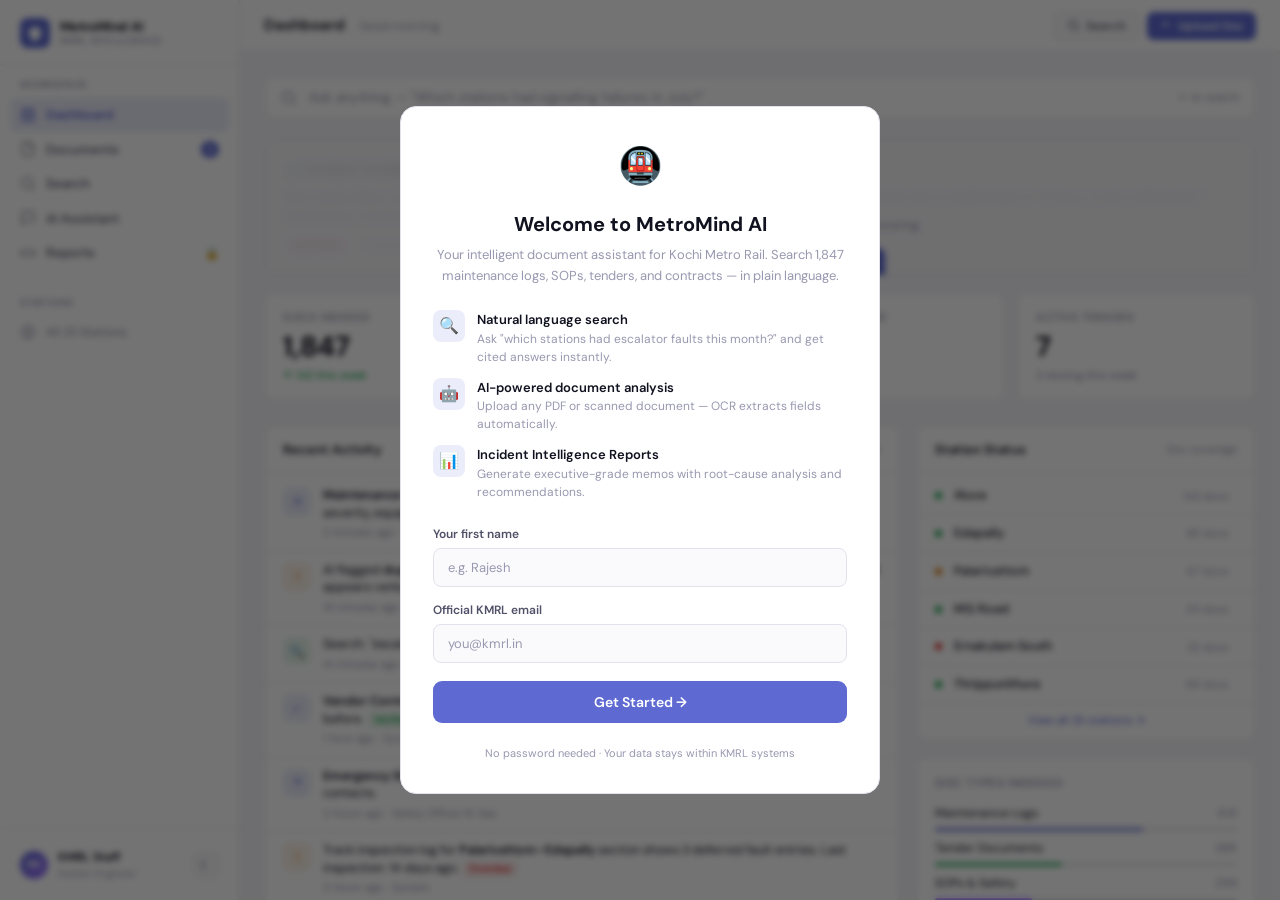
==== docs/index.html @ d2e4bf0b "deploy: add docs/ folder for GitHub Pages hosting Co-Authored-By: Claude Sonnet 4.6 <noreply@anthrop" ====
<!DOCTYPE html>
<html lang="en">
<head>
<meta charset="UTF-8">
<meta name="viewport" content="width=device-width, initial-scale=1">
<title>MetroMind AI</title>
<link rel="stylesheet" href="https://fonts.googleapis.com/css2?family=DM+Sans:ital,opsz,wght@0,9..40,300;0,9..40,400;0,9..40,500;0,9..40,600;0,9..40,700;1,9..40,400&display=swap">
<style>
:root {
  --bg: #F4F4F8; --surface: #FFFFFF; --card: #FAFAFC;
  --border: #E2E2EC; --border-subtle: #EBEBF3;
  --accent: #5E6AD2; --accent-dim: rgba(94,106,210,.12); --accent-hover: #4D59C4;
  --text: #111220; --text-2: #505068; --muted: #9898B0;
  --success: #16A34A; --success-bg: rgba(22,163,74,.10);
  --warn: #D97706; --warn-bg: rgba(217,119,6,.10);
  --danger: #DC2626; --danger-bg: rgba(220,38,38,.10);
  --sidebar-w: 240px;
  color-scheme: light;
}
@media (prefers-color-scheme: dark) {
  :root:not([data-theme="light"]) {
    --bg:#0C0D15;--surface:#13141F;--card:#1A1B2A;--border:#252638;--border-subtle:#1E1F30;
    --text:#E6E7F0;--text-2:#8B8CA8;--muted:#5C5D75;
    --success:#22C55E;--success-bg:rgba(34,197,94,.12);
    --warn:#F59E0B;--warn-bg:rgba(245,158,11,.12);
    --danger:#EF4444;--danger-bg:rgba(239,68,68,.12);
    color-scheme:dark;
  }
}
:root[data-theme="dark"] {
  --bg:#0C0D15;--surface:#13141F;--card:#1A1B2A;--border:#252638;--border-subtle:#1E1F30;
  --text:#E6E7F0;--text-2:#8B8CA8;--muted:#5C5D75;
  --success:#22C55E;--success-bg:rgba(34,197,94,.12);
  --warn:#F59E0B;--warn-bg:rgba(245,158,11,.12);
  --danger:#EF4444;--danger-bg:rgba(239,68,68,.12);
  color-scheme:dark;
}
*,*::before,*::after{box-sizing:border-box;margin:0;padding:0;}
html,body{height:100%;font-family:'DM Sans',system-ui,sans-serif;background:var(--bg);color:var(--text);font-size:14px;line-height:1.5;}
button{font-family:inherit;cursor:pointer;border:none;background:none;}
input,textarea,select{font-family:inherit;}
a{color:var(--accent);text-decoration:none;}
*{-webkit-font-smoothing:antialiased;}
:focus-visible{outline:2px solid var(--accent);outline-offset:2px;}
@media(prefers-reduced-motion:reduce){*,*::before,*::after{animation-duration:.01ms!important;transition-duration:.01ms!important;}}

/* ── layout ── */
.app{display:flex;height:100%;overflow:hidden;}

/* ── sidebar ── */
.sidebar{width:var(--sidebar-w);flex-shrink:0;background:var(--surface);border-right:1px solid var(--border);display:flex;flex-direction:column;overflow:hidden;}
.sidebar-logo{padding:18px 20px 16px;border-bottom:1px solid var(--border-subtle);display:flex;align-items:center;gap:10px;}
.logo-mark{width:30px;height:30px;background:var(--accent);border-radius:8px;display:flex;align-items:center;justify-content:center;flex-shrink:0;}
.logo-mark svg{width:16px;height:16px;fill:#fff;}
.logo-text{display:flex;flex-direction:column;line-height:1.1;}
.logo-name{font-size:13px;font-weight:700;color:var(--text);letter-spacing:-.2px;}
.logo-sub{font-size:10px;font-weight:500;color:var(--muted);letter-spacing:.3px;text-transform:uppercase;}
.sidebar-section{padding:12px 10px 4px;}
.sidebar-section-label{font-size:10px;font-weight:600;color:var(--muted);letter-spacing:.8px;text-transform:uppercase;padding:0 10px 6px;}
.nav-item{display:flex;align-items:center;gap:10px;padding:7px 10px;border-radius:7px;font-size:13px;font-weight:500;color:var(--text-2);cursor:pointer;transition:background .12s,color .12s;user-select:none;margin-bottom:1px;}
.nav-item svg{width:16px;height:16px;flex-shrink:0;opacity:.7;}
.nav-item:hover{background:var(--card);color:var(--text);}
.nav-item.active{background:var(--accent-dim);color:var(--accent);font-weight:600;}
.nav-item.active svg{opacity:1;}
.nav-badge{margin-left:auto;font-size:10px;font-weight:600;background:var(--accent);color:#fff;padding:1px 6px;border-radius:10px;}
.nav-lock{margin-left:auto;font-size:11px;color:var(--muted);}
.sidebar-bottom{margin-top:auto;border-top:1px solid var(--border-subtle);padding:12px 10px;}
.user-row{display:flex;align-items:center;gap:10px;padding:7px 10px;border-radius:7px;cursor:pointer;}
.user-row:hover{background:var(--card);}
.avatar{width:28px;height:28px;border-radius:50%;background:linear-gradient(135deg,#5E6AD2,#9B6DFF);display:flex;align-items:center;justify-content:center;font-size:11px;font-weight:700;color:#fff;flex-shrink:0;}
.user-info{flex:1;min-width:0;}
.user-name{font-size:12px;font-weight:600;color:var(--text);white-space:nowrap;overflow:hidden;text-overflow:ellipsis;}
.user-role{font-size:10px;color:var(--muted);}
.theme-btn{width:26px;height:26px;border-radius:6px;background:var(--card);border:1px solid var(--border);display:flex;align-items:center;justify-content:center;color:var(--text-2);font-size:14px;transition:background .12s;}
.theme-btn:hover{background:var(--border);}

/* ── main ── */
.main{flex:1;display:flex;flex-direction:column;overflow:hidden;min-width:0;}
.topbar{height:52px;flex-shrink:0;background:var(--surface);border-bottom:1px solid var(--border);display:flex;align-items:center;gap:12px;padding:0 24px;}
.topbar-title{font-size:15px;font-weight:600;color:var(--text);}
.topbar-sub{font-size:12px;color:var(--muted);margin-left:2px;}
.topbar-right{margin-left:auto;display:flex;align-items:center;gap:8px;}
.pro-badge{font-size:10px;font-weight:700;background:linear-gradient(90deg,#5E6AD2,#9B6DFF);color:#fff;padding:3px 8px;border-radius:20px;letter-spacing:.3px;}
.pill-btn{display:flex;align-items:center;gap:6px;padding:6px 12px;border-radius:7px;font-size:12px;font-weight:600;background:var(--accent);color:#fff;transition:background .12s;}
.pill-btn:hover{background:var(--accent-hover);}
.pill-btn svg{width:13px;height:13px;fill:currentColor;}
.ghost-btn{display:flex;align-items:center;gap:6px;padding:6px 12px;border-radius:7px;font-size:12px;font-weight:500;background:var(--card);color:var(--text-2);border:1px solid var(--border);transition:background .12s;}
.ghost-btn:hover{background:var(--border-subtle);color:var(--text);}
.content{flex:1;overflow-y:auto;padding:24px;}
.view{display:none;}
.view.active{display:block;}

/* ── dashboard ── */
.kpi-row{display:grid;grid-template-columns:repeat(4,1fr);gap:12px;margin-bottom:24px;}
@media(max-width:900px){.kpi-row{grid-template-columns:repeat(2,1fr);}}
.kpi-card{background:var(--surface);border:1px solid var(--border);border-radius:10px;padding:16px 18px;}
.kpi-label{font-size:11px;font-weight:600;color:var(--muted);text-transform:uppercase;letter-spacing:.6px;margin-bottom:8px;}
.kpi-value{font-size:28px;font-weight:700;color:var(--text);line-height:1;font-variant-numeric:tabular-nums;margin-bottom:6px;}
.kpi-trend{font-size:11px;font-weight:500;display:flex;align-items:center;gap:4px;}
.trend-up{color:var(--success);}
.trend-warn{color:var(--warn);}
.dash-grid{display:grid;grid-template-columns:1fr 340px;gap:16px;}
@media(max-width:900px){.dash-grid{grid-template-columns:1fr;}}
.panel{background:var(--surface);border:1px solid var(--border);border-radius:10px;overflow:hidden;}
.panel-header{padding:14px 18px 13px;border-bottom:1px solid var(--border-subtle);display:flex;align-items:center;gap:8px;}
.panel-title{font-size:13px;font-weight:600;color:var(--text);}
.panel-meta{font-size:11px;color:var(--muted);margin-left:auto;}
.activity-list{padding:4px 0;}
.activity-item{display:flex;align-items:flex-start;gap:12px;padding:10px 18px;border-bottom:1px solid var(--border-subtle);transition:background .1s;}
.activity-item:last-child{border-bottom:none;}
.activity-item:hover{background:var(--card);}
.act-icon{width:28px;height:28px;border-radius:7px;display:flex;align-items:center;justify-content:center;flex-shrink:0;margin-top:1px;font-size:13px;}
.act-icon.upload{background:var(--accent-dim);color:var(--accent);}
.act-icon.search{background:var(--success-bg);color:var(--success);}
.act-icon.alert{background:var(--warn-bg);color:var(--warn);}
.act-icon.verify{background:var(--accent-dim);color:var(--accent);}
.act-body{flex:1;min-width:0;}
.act-desc{font-size:12.5px;color:var(--text);line-height:1.4;}
.act-desc strong{font-weight:600;}
.act-time{font-size:11px;color:var(--muted);margin-top:2px;}
.act-tag{display:inline-block;font-size:10px;font-weight:600;padding:1px 6px;border-radius:4px;margin-left:4px;vertical-align:middle;}
.station-list{padding:4px 0;}
.station-item{display:flex;align-items:center;gap:12px;padding:9px 18px;border-bottom:1px solid var(--border-subtle);}
.station-item:last-child{border-bottom:none;}
.station-name{font-size:12.5px;font-weight:500;color:var(--text);flex:1;}
.station-docs{font-size:11px;color:var(--muted);font-variant-numeric:tabular-nums;margin-right:8px;}
.status-dot{width:7px;height:7px;border-radius:50%;flex-shrink:0;}
.dot-ok{background:var(--success);}
.dot-warn{background:var(--warn);}
.dot-err{background:var(--danger);}

/* ── locked report card ── */
.locked-card{background:var(--surface);border:1px solid var(--border);border-radius:10px;padding:20px;margin-bottom:16px;position:relative;overflow:hidden;cursor:pointer;transition:border-color .15s;}
.locked-card:hover{border-color:var(--accent);}
.locked-card-blur{filter:blur(4px);pointer-events:none;user-select:none;}
.locked-overlay{position:absolute;inset:0;display:flex;flex-direction:column;align-items:center;justify-content:center;gap:10px;background:rgba(var(--bg-rgb,244,244,248),.85);backdrop-filter:blur(2px);}
:root[data-theme="dark"] .locked-overlay{background:rgba(12,13,21,.85);}
@media(prefers-color-scheme:dark){:root:not([data-theme="light"]) .locked-overlay{background:rgba(12,13,21,.85);}}
.lock-icon{font-size:28px;}
.lock-label{font-size:13px;font-weight:700;color:var(--text);}
.lock-sub{font-size:12px;color:var(--muted);}
.lock-cta{padding:8px 18px;border-radius:8px;background:var(--accent);color:#fff;font-size:12px;font-weight:600;margin-top:4px;transition:background .12s;}
.lock-cta:hover{background:var(--accent-hover);}

/* ── quick search bar ── */
.quick-search{display:flex;align-items:center;gap:12px;background:var(--surface);border:1px solid var(--border);border-radius:10px;padding:12px 16px;margin-bottom:20px;cursor:text;transition:border-color .15s;}
.quick-search:focus-within{border-color:var(--accent);}
.qs-icon{color:var(--muted);flex-shrink:0;}
.qs-input{flex:1;border:none;background:transparent;font-size:13.5px;color:var(--text);outline:none;}
.qs-input::placeholder{color:var(--muted);}
.qs-hint{font-size:11px;color:var(--muted);white-space:nowrap;}

/* ── documents view ── */
.upload-zone{border:2px dashed var(--border);border-radius:12px;padding:32px;text-align:center;cursor:pointer;transition:border-color .15s,background .15s;margin-bottom:24px;background:var(--surface);}
.upload-zone:hover,.upload-zone.dragging{border-color:var(--accent);background:var(--accent-dim);}
.upload-icon{font-size:32px;margin-bottom:10px;}
.upload-title{font-size:14px;font-weight:600;color:var(--text);margin-bottom:4px;}
.upload-sub{font-size:12px;color:var(--muted);}
.upload-sub span{color:var(--accent);font-weight:500;}
#fileInput{display:none;}

/* ── OCR pipeline ── */
.ocr-card{background:var(--surface);border:1px solid var(--border);border-radius:10px;padding:16px 18px;margin-bottom:10px;}
.ocr-filename{font-size:13px;font-weight:600;color:var(--text);margin-bottom:12px;display:flex;align-items:center;gap:8px;}
.ocr-stages{display:flex;flex-direction:column;gap:8px;}
.ocr-stage{display:flex;align-items:center;gap:10px;font-size:12px;}
.stage-icon{width:20px;height:20px;border-radius:50%;display:flex;align-items:center;justify-content:center;font-size:10px;flex-shrink:0;transition:all .3s;}
.stage-icon.done{background:var(--success-bg);color:var(--success);}
.stage-icon.active{background:var(--accent-dim);color:var(--accent);animation:pulse 1s infinite;}
.stage-icon.waiting{background:var(--card);color:var(--muted);border:1px solid var(--border);}
.stage-label{flex:1;color:var(--text-2);}
.stage-label.done{color:var(--text);}
.stage-label.active{color:var(--accent);font-weight:500;}
.ocr-bar-wrap{height:3px;background:var(--border);border-radius:2px;margin-top:12px;overflow:hidden;}
.ocr-bar{height:100%;background:var(--accent);border-radius:2px;transition:width .5s;}
@keyframes pulse{0%,100%{opacity:1}50%{opacity:.4}}

/* ── extraction card ── */
.extraction-card{background:var(--card);border:1px solid var(--border);border-radius:8px;padding:14px 16px;margin-top:10px;}
.extraction-title{font-size:11px;font-weight:600;color:var(--muted);text-transform:uppercase;letter-spacing:.6px;margin-bottom:10px;}
.extraction-fields{display:grid;grid-template-columns:repeat(2,1fr);gap:8px;}
.field-item{display:flex;flex-direction:column;gap:2px;}
.field-key{font-size:10px;font-weight:600;color:var(--muted);text-transform:uppercase;letter-spacing:.4px;}
.field-val{font-size:12.5px;color:var(--text);font-weight:500;}
.doc-autotag{display:flex;flex-wrap:wrap;gap:5px;margin-top:10px;}
.autotag{font-size:10px;font-weight:600;padding:2px 7px;border-radius:4px;background:var(--accent-dim);color:var(--accent);}

.docs-filter{display:flex;gap:8px;margin-bottom:16px;flex-wrap:wrap;}
.filter-chip{padding:5px 12px;border-radius:20px;font-size:12px;font-weight:500;background:var(--card);color:var(--text-2);border:1px solid var(--border);cursor:pointer;transition:all .12s;}
.filter-chip.active{background:var(--accent);color:#fff;border-color:var(--accent);}
.filter-chip:hover:not(.active){border-color:var(--accent);color:var(--accent);}
.doc-table{background:var(--surface);border:1px solid var(--border);border-radius:10px;overflow:hidden;}
.doc-table-header{display:grid;grid-template-columns:2fr 1fr 1fr 120px 90px;padding:10px 18px;border-bottom:1px solid var(--border);font-size:11px;font-weight:600;color:var(--muted);text-transform:uppercase;letter-spacing:.5px;}
.doc-row{display:grid;grid-template-columns:2fr 1fr 1fr 120px 90px;padding:11px 18px;align-items:center;border-bottom:1px solid var(--border-subtle);cursor:pointer;transition:background .1s;}
.doc-row:last-child{border-bottom:none;}
.doc-row:hover{background:var(--card);}
.doc-name{display:flex;align-items:center;gap:10px;}
.doc-icon{width:30px;height:30px;border-radius:6px;display:flex;align-items:center;justify-content:center;font-size:14px;flex-shrink:0;}
.doc-title{font-size:13px;font-weight:500;color:var(--text);}
.doc-id{font-size:10px;color:var(--muted);font-family:monospace;margin-top:1px;}
.doc-cell{font-size:12px;color:var(--text-2);}
.doc-status{display:inline-flex;align-items:center;gap:5px;font-size:11px;font-weight:600;padding:3px 8px;border-radius:5px;}
.status-indexed{background:var(--success-bg);color:var(--success);}
.status-pending{background:var(--warn-bg);color:var(--warn);}
.status-review{background:var(--accent-dim);color:var(--accent);}

/* ── search view ── */
.search-hero{text-align:center;padding:32px 0 28px;}
.search-hero h2{font-size:22px;font-weight:700;color:var(--text);margin-bottom:6px;}
.search-hero p{font-size:13px;color:var(--muted);}
.search-box{display:flex;align-items:center;gap:12px;background:var(--surface);border:2px solid var(--border);border-radius:12px;padding:14px 18px;margin-bottom:16px;transition:border-color .15s;}
.search-box:focus-within{border-color:var(--accent);}
.search-box input{flex:1;border:none;background:transparent;font-size:15px;color:var(--text);outline:none;}
.search-box input::placeholder{color:var(--muted);}
.search-run{padding:8px 16px;border-radius:8px;background:var(--accent);color:#fff;font-size:13px;font-weight:600;transition:background .12s;flex-shrink:0;}
.search-run:hover{background:var(--accent-hover);}
.suggested-queries{display:flex;flex-wrap:wrap;gap:8px;margin-bottom:28px;justify-content:center;}
.sug-chip{padding:6px 12px;border-radius:20px;font-size:12px;font-weight:500;color:var(--accent);background:var(--accent-dim);border:1px solid transparent;cursor:pointer;transition:all .12s;}
.sug-chip:hover{border-color:var(--accent);}
.search-results{display:none;}
.search-results.visible{display:block;}
.results-meta{font-size:12px;color:var(--muted);margin-bottom:12px;}
.result-card{background:var(--surface);border:1px solid var(--border);border-radius:10px;padding:16px 18px;margin-bottom:10px;cursor:pointer;transition:border-color .15s;}
.result-card:hover{border-color:var(--accent);}
.result-top{display:flex;align-items:flex-start;gap:12px;margin-bottom:8px;}
.result-rank{width:22px;height:22px;border-radius:5px;background:var(--accent-dim);color:var(--accent);font-size:11px;font-weight:700;display:flex;align-items:center;justify-content:center;flex-shrink:0;margin-top:2px;}
.result-title{font-size:13.5px;font-weight:600;color:var(--text);line-height:1.3;}
.result-source{font-size:11px;color:var(--muted);margin-top:2px;font-family:monospace;}
.result-snippet{font-size:12.5px;color:var(--text-2);line-height:1.6;}
.result-snippet mark{background:var(--accent-dim);color:var(--accent);border-radius:2px;padding:0 2px;}
.result-tags{display:flex;gap:6px;margin-top:10px;flex-wrap:wrap;}
.result-tag{font-size:10px;font-weight:600;padding:2px 7px;border-radius:4px;background:var(--card);color:var(--text-2);border:1px solid var(--border);}

/* ── aha moment ── */
.aha-answer{background:var(--surface);border:1px solid var(--accent);border-radius:10px;padding:16px 18px;margin-bottom:14px;}
.aha-badge{font-size:10px;font-weight:700;color:var(--accent);text-transform:uppercase;letter-spacing:.6px;margin-bottom:8px;}
.aha-text{font-size:13.5px;color:var(--text);line-height:1.7;}

/* ── assistant view ── */
.chat-wrap{display:flex;flex-direction:column;height:calc(100vh - 52px - 48px);max-height:700px;}
.chat-messages{flex:1;overflow-y:auto;display:flex;flex-direction:column;gap:16px;padding-bottom:16px;}
.chat-msg{display:flex;gap:10px;align-items:flex-start;}
.chat-msg.user{flex-direction:row-reverse;}
.msg-avatar{width:28px;height:28px;border-radius:50%;flex-shrink:0;display:flex;align-items:center;justify-content:center;font-size:12px;font-weight:700;}
.msg-avatar.ai-av{background:linear-gradient(135deg,#5E6AD2,#9B6DFF);color:#fff;}
.msg-avatar.user-av{background:var(--card);border:1px solid var(--border);color:var(--text-2);font-size:13px;}
.msg-bubble{max-width:80%;padding:11px 14px;border-radius:10px;font-size:13px;line-height:1.6;color:var(--text);}
.chat-msg.ai .msg-bubble{background:var(--surface);border:1px solid var(--border);border-radius:2px 10px 10px 10px;}
.chat-msg.user .msg-bubble{background:var(--accent);color:#fff;border-radius:10px 2px 10px 10px;}
.citation-chips{display:flex;flex-wrap:wrap;gap:6px;margin-top:10px;}
.citation{display:flex;align-items:center;gap:5px;font-size:10px;font-weight:600;padding:3px 8px;border-radius:5px;background:var(--accent-dim);color:var(--accent);border:1px solid rgba(94,106,210,.25);cursor:pointer;}
.citation:hover{background:rgba(94,106,210,.22);}
.citation svg{width:10px;height:10px;fill:currentColor;}
.chat-input-row{display:flex;gap:8px;align-items:flex-end;padding-top:14px;border-top:1px solid var(--border);margin-top:4px;}
.chat-textarea{flex:1;resize:none;overflow:hidden;background:var(--surface);border:1px solid var(--border);border-radius:10px;padding:10px 14px;font-size:13px;color:var(--text);outline:none;transition:border-color .15s;min-height:42px;max-height:120px;line-height:1.5;}
.chat-textarea:focus{border-color:var(--accent);}
.chat-textarea::placeholder{color:var(--muted);}
.chat-send{width:38px;height:38px;border-radius:9px;background:var(--accent);color:#fff;display:flex;align-items:center;justify-content:center;transition:background .12s;flex-shrink:0;}
.chat-send:hover{background:var(--accent-hover);}
.chat-send svg{width:15px;height:15px;fill:currentColor;}
.chat-send:disabled{opacity:.4;cursor:not-allowed;}

/* ── reports view ── */
.report-hero{text-align:center;padding:28px 0 20px;}
.report-hero h2{font-size:20px;font-weight:700;color:var(--text);margin-bottom:6px;}
.report-hero p{font-size:13px;color:var(--muted);}
.report-templates{display:grid;grid-template-columns:repeat(2,1fr);gap:12px;margin-bottom:24px;}
@media(max-width:600px){.report-templates{grid-template-columns:1fr;}}
.report-template{background:var(--surface);border:1px solid var(--border);border-radius:10px;padding:18px;cursor:pointer;transition:border-color .15s,background .15s;position:relative;}
.report-template:hover{border-color:var(--accent);}
.report-template.locked-tpl{cursor:pointer;}
.tpl-icon{font-size:24px;margin-bottom:10px;}
.tpl-name{font-size:14px;font-weight:600;color:var(--text);margin-bottom:4px;}
.tpl-desc{font-size:12px;color:var(--muted);line-height:1.5;}
.tpl-lock-badge{position:absolute;top:12px;right:12px;font-size:10px;font-weight:700;background:linear-gradient(90deg,#5E6AD2,#9B6DFF);color:#fff;padding:2px 8px;border-radius:10px;}

/* ── modals ── */
.modal-overlay{position:fixed;inset:0;background:rgba(0,0,0,.55);backdrop-filter:blur(3px);z-index:1000;display:flex;align-items:center;justify-content:center;padding:16px;}
.modal{background:var(--surface);border:1px solid var(--border);border-radius:16px;width:100%;max-width:480px;padding:32px;position:relative;animation:modalIn .2s ease;}
@keyframes modalIn{from{opacity:0;transform:scale(.96) translateY(8px)}to{opacity:1;transform:none}}
.modal-close{position:absolute;top:16px;right:16px;width:28px;height:28px;border-radius:6px;background:var(--card);border:1px solid var(--border);display:flex;align-items:center;justify-content:center;color:var(--muted);font-size:16px;line-height:1;}
.modal-close:hover{color:var(--text);}
.modal-icon{font-size:36px;margin-bottom:16px;text-align:center;}
.modal-title{font-size:20px;font-weight:700;color:var(--text);margin-bottom:6px;text-align:center;}
.modal-sub{font-size:13px;color:var(--muted);text-align:center;margin-bottom:24px;line-height:1.6;}
.modal-form{display:flex;flex-direction:column;gap:14px;}
.form-label{font-size:12px;font-weight:600;color:var(--text-2);margin-bottom:5px;display:block;}
.form-input{width:100%;padding:10px 14px;border-radius:8px;border:1px solid var(--border);background:var(--card);color:var(--text);font-size:13px;outline:none;transition:border-color .15s;}
.form-input:focus{border-color:var(--accent);}
.form-input::placeholder{color:var(--muted);}
.form-select{width:100%;padding:10px 14px;border-radius:8px;border:1px solid var(--border);background:var(--card);color:var(--text);font-size:13px;outline:none;cursor:pointer;}
.form-cta{width:100%;padding:12px;border-radius:9px;background:var(--accent);color:#fff;font-size:14px;font-weight:600;text-align:center;transition:background .12s;margin-top:4px;}
.form-cta:hover{background:var(--accent-hover);}
.form-note{font-size:11px;color:var(--muted);text-align:center;margin-top:8px;}

/* ── benefits list ── */
.benefits{display:flex;flex-direction:column;gap:12px;margin-bottom:24px;}
.benefit{display:flex;align-items:flex-start;gap:12px;}
.benefit-icon{width:32px;height:32px;border-radius:8px;background:var(--accent-dim);display:flex;align-items:center;justify-content:center;font-size:16px;flex-shrink:0;}
.benefit-text{}
.benefit-title{font-size:13px;font-weight:600;color:var(--text);}
.benefit-sub{font-size:12px;color:var(--muted);}

/* ── upgrade modal ── */
.price-row{display:flex;align-items:baseline;gap:6px;margin:16px 0;justify-content:center;}
.price-amt{font-size:36px;font-weight:800;color:var(--text);}
.price-period{font-size:14px;color:var(--muted);}
.price-badge{font-size:11px;font-weight:700;background:var(--success-bg);color:var(--success);padding:3px 8px;border-radius:10px;margin-left:4px;}
.feature-list{list-style:none;margin-bottom:20px;}
.feature-list li{display:flex;align-items:center;gap:8px;font-size:13px;color:var(--text-2);padding:5px 0;border-bottom:1px solid var(--border-subtle);}
.feature-list li:last-child{border-bottom:none;}
.feature-list .check{color:var(--success);font-size:14px;}
.divider-or{text-align:center;font-size:12px;color:var(--muted);margin:12px 0;position:relative;}
.divider-or::before,.divider-or::after{content:'';position:absolute;top:50%;width:42%;height:1px;background:var(--border);}
.divider-or::before{left:0;}
.divider-or::after{right:0;}
.trial-btn{width:100%;padding:11px;border-radius:9px;background:var(--card);border:1px solid var(--accent);color:var(--accent);font-size:13px;font-weight:600;text-align:center;transition:all .12s;}
.trial-btn:hover{background:var(--accent-dim);}

/* ── analysis progress modal ── */
.analysis-modal{max-width:420px;}
.analysis-title{font-size:18px;font-weight:700;color:var(--text);text-align:center;margin-bottom:6px;}
.analysis-sub{font-size:12px;color:var(--muted);text-align:center;margin-bottom:24px;}
.analysis-stages{display:flex;flex-direction:column;gap:10px;margin-bottom:20px;}
.analysis-stage{display:flex;align-items:center;gap:12px;padding:10px 12px;border-radius:8px;background:var(--card);border:1px solid var(--border);transition:all .3s;}
.analysis-stage.a-active{background:var(--accent-dim);border-color:rgba(94,106,210,.4);}
.analysis-stage.a-done{background:var(--success-bg);border-color:rgba(22,163,74,.25);}
.a-stage-icon{width:24px;height:24px;border-radius:50%;display:flex;align-items:center;justify-content:center;font-size:11px;flex-shrink:0;}
.a-stage-icon.waiting{background:var(--border);color:var(--muted);}
.a-stage-icon.a-active{background:var(--accent);color:#fff;animation:pulse 1s infinite;}
.a-stage-icon.a-done{background:var(--success);color:#fff;}
.a-stage-label{font-size:12.5px;font-weight:500;color:var(--text-2);}
.a-stage-label.a-active{color:var(--accent);}
.a-stage-label.a-done{color:var(--text);}
.analysis-overall{height:4px;background:var(--border);border-radius:2px;overflow:hidden;}
.analysis-overall-bar{height:100%;background:linear-gradient(90deg,#5E6AD2,#9B6DFF);border-radius:2px;transition:width .6s;}

/* ── report memo ── */
.report-container{max-width:860px;}
.report-header-card{background:var(--surface);border:1px solid var(--border);border-radius:12px;padding:28px;margin-bottom:16px;}
.memo-meta{display:grid;grid-template-columns:repeat(2,1fr);gap:10px;margin-bottom:20px;}
.memo-meta-item{display:flex;flex-direction:column;gap:2px;}
.memo-meta-key{font-size:10px;font-weight:700;color:var(--muted);text-transform:uppercase;letter-spacing:.6px;}
.memo-meta-val{font-size:13px;color:var(--text);font-weight:500;}
.memo-title{font-size:22px;font-weight:800;color:var(--text);margin-bottom:8px;}
.memo-sub{font-size:13px;color:var(--muted);margin-bottom:16px;}
.memo-tldr{background:var(--accent-dim);border-left:3px solid var(--accent);border-radius:0 8px 8px 0;padding:12px 16px;}
.memo-tldr-label{font-size:10px;font-weight:700;color:var(--accent);text-transform:uppercase;letter-spacing:.6px;margin-bottom:4px;}
.memo-tldr-text{font-size:13px;color:var(--text);line-height:1.6;}
.memo-section{background:var(--surface);border:1px solid var(--border);border-radius:10px;padding:20px 24px;margin-bottom:12px;}
.memo-section-title{font-size:11px;font-weight:700;color:var(--accent);text-transform:uppercase;letter-spacing:.8px;margin-bottom:12px;display:flex;align-items:center;gap:8px;}
.memo-section-title::after{content:'';flex:1;height:1px;background:var(--border);}
.memo-body{font-size:13px;color:var(--text-2);line-height:1.8;}
.memo-body strong{color:var(--text);font-weight:600;}
.memo-body ul{padding-left:18px;margin:8px 0;}
.memo-body li{margin-bottom:6px;}
.risk-row{display:flex;gap:10px;margin-top:10px;}
.risk-chip{flex:1;padding:12px;border-radius:8px;text-align:center;}
.risk-chip .rc-label{font-size:10px;font-weight:700;text-transform:uppercase;letter-spacing:.5px;margin-bottom:4px;}
.risk-chip .rc-val{font-size:18px;font-weight:800;}
.rc-high{background:var(--danger-bg);}.rc-high .rc-label{color:var(--danger);}.rc-high .rc-val{color:var(--danger);}
.rc-med{background:var(--warn-bg);}.rc-med .rc-label{color:var(--warn);}.rc-med .rc-val{color:var(--warn);}
.rc-low{background:var(--success-bg);}.rc-low .rc-label{color:var(--success);}.rc-low .rc-val{color:var(--success);}
.rec-list{display:flex;flex-direction:column;gap:8px;margin-top:8px;}
.rec-item{display:flex;gap:10px;align-items:flex-start;}
.rec-num{width:22px;height:22px;border-radius:50%;background:var(--accent-dim);color:var(--accent);font-size:11px;font-weight:700;display:flex;align-items:center;justify-content:center;flex-shrink:0;margin-top:1px;}
.rec-text{font-size:13px;color:var(--text-2);line-height:1.6;}
.rec-text strong{color:var(--text);}
.report-footer{text-align:center;padding:16px;font-size:11px;color:var(--muted);border-top:1px solid var(--border);margin-top:8px;}
.report-actions{display:flex;gap:10px;margin-bottom:16px;flex-wrap:wrap;}
.share-btn{display:flex;align-items:center;gap:7px;padding:8px 14px;border-radius:8px;font-size:12px;font-weight:600;border:1px solid var(--border);background:var(--surface);color:var(--text-2);cursor:pointer;transition:all .12s;}
.share-btn:hover{border-color:var(--accent);color:var(--accent);}
.share-btn.print-btn:hover{border-color:var(--success);color:var(--success);}

/* ── upload progress legacy ── */
.upload-item{background:var(--surface);border:1px solid var(--border);border-radius:8px;padding:12px 14px;display:flex;align-items:center;gap:12px;margin-bottom:8px;}
.upload-item-name{font-size:12.5px;font-weight:500;color:var(--text);flex:1;min-width:0;white-space:nowrap;overflow:hidden;text-overflow:ellipsis;}
.upload-item-status{font-size:11px;font-weight:600;color:var(--success);flex-shrink:0;}
.progress-bar-wrap{height:3px;background:var(--border);border-radius:2px;margin-top:6px;overflow:hidden;}
.progress-bar{height:100%;background:var(--accent);border-radius:2px;transition:width .4s;}
#uploadItems{margin-bottom:20px;}

/* ── mobile bottom nav ── */
.bottom-nav{display:none;}
@media(max-width:640px){
  .sidebar{display:none;}
  .topbar-title,.topbar-sub{display:none;}
  .bottom-nav{display:flex;position:fixed;bottom:0;left:0;right:0;background:var(--surface);border-top:1px solid var(--border);padding-bottom:env(safe-area-inset-bottom,0px);z-index:100;}
  .bnav-item{flex:1;display:flex;flex-direction:column;align-items:center;gap:3px;padding:8px 4px 6px;font-size:10px;font-weight:500;color:var(--muted);cursor:pointer;transition:color .12s;}
  .bnav-item svg{width:20px;height:20px;}
  .bnav-item.active{color:var(--accent);}
  .content{padding:16px;padding-bottom:80px;}
  .kpi-row{grid-template-columns:repeat(2,1fr);}
  .dash-grid{grid-template-columns:1fr;}
  .doc-table-header,.doc-row{grid-template-columns:2fr 1fr 80px;}
  .doc-table-header .col-station,.doc-row .col-station,.doc-table-header .col-size,.doc-row .col-size{display:none;}
  .chat-wrap{max-height:none;height:auto;}
  .report-templates{grid-template-columns:1fr;}
  .memo-meta{grid-template-columns:1fr;}
}

/* ── print styles ── */
@media print{
  .sidebar,.topbar,.bottom-nav,.report-actions,.nav-item,.modal-overlay{display:none!important;}
  .main,.content,.app{display:block!important;overflow:visible!important;height:auto!important;}
  .view{display:none!important;}
  #view-reports.active{display:block!important;}
  body{background:#fff!important;color:#000!important;font-size:12pt;}
  .report-header-card,.memo-section{border:1px solid #ccc!important;background:#fff!important;page-break-inside:avoid;}
  .memo-title{font-size:18pt;}
  .report-footer{display:block!important;color:#666;}
}
</style>
</head>
<body>

<!-- ── Welcome Modal (Step 3) ── -->
<div class="modal-overlay" id="welcomeModal" style="display:none">
  <div class="modal">
    <div class="modal-icon">🚇</div>
    <div class="modal-title">Welcome to MetroMind AI</div>
    <div class="modal-sub">Your intelligent document assistant for Kochi Metro Rail. Search 1,847 maintenance logs, SOPs, tenders, and contracts — in plain language.</div>
    <div class="benefits">
      <div class="benefit">
        <div class="benefit-icon">🔍</div>
        <div class="benefit-text">
          <div class="benefit-title">Natural language search</div>
          <div class="benefit-sub">Ask "which stations had escalator faults this month?" and get cited answers instantly.</div>
        </div>
      </div>
      <div class="benefit">
        <div class="benefit-icon">🤖</div>
        <div class="benefit-text">
          <div class="benefit-title">AI-powered document analysis</div>
          <div class="benefit-sub">Upload any PDF or scanned document — OCR extracts fields automatically.</div>
        </div>
      </div>
      <div class="benefit">
        <div class="benefit-icon">📊</div>
        <div class="benefit-text">
          <div class="benefit-title">Incident Intelligence Reports</div>
          <div class="benefit-sub">Generate executive-grade memos with root-cause analysis and recommendations.</div>
        </div>
      </div>
    </div>
    <div class="modal-form">
      <div>
        <label class="form-label" for="wName">Your first name</label>
        <input class="form-input" id="wName" type="text" placeholder="e.g. Rajesh" autocomplete="given-name">
      </div>
      <div>
        <label class="form-label" for="wEmail">Official KMRL email</label>
        <input class="form-input" id="wEmail" type="email" placeholder="you@kmrl.in" autocomplete="email">
      </div>
      <button class="form-cta" onclick="completeWelcome()">Get Started →</button>
      <div class="form-note">No password needed · Your data stays within KMRL systems</div>
    </div>
  </div>
</div>

<!-- ── Upgrade Modal (Step 4) ── -->
<div class="modal-overlay" id="upgradeModal" style="display:none">
  <div class="modal">
    <button class="modal-close" onclick="closeModal('upgradeModal')">✕</button>
    <div class="modal-icon">🔐</div>
    <div class="modal-title">Unlock Incident Intelligence</div>
    <div class="modal-sub">Generate Amazon-style executive memos with root-cause analysis, risk scoring, and actionable recommendations — all from your KMRL documents.</div>
    <div class="price-row">
      <span class="price-amt">₹99</span>
      <span class="price-period">/ year</span>
      <span class="price-badge">Save 60%</span>
    </div>
    <ul class="feature-list">
      <li><span class="check">✓</span> Unlimited Incident Intelligence Reports</li>
      <li><span class="check">✓</span> 6-section executive memo format</li>
      <li><span class="check">✓</span> Risk scoring &amp; recommendations</li>
      <li><span class="check">✓</span> Share via X &amp; email · Print-ready PDF</li>
      <li><span class="check">✓</span> Priority AI response (&lt;2s)</li>
    </ul>
    <button class="form-cta" onclick="showTrialSignup()">Buy Now — ₹99/year</button>
    <div class="divider-or">or</div>
    <button class="trial-btn" onclick="showTrialSignup(true)">Start 7-Day Free Trial</button>
    <div class="form-note">No credit card required for trial · Cancel anytime</div>
  </div>
</div>

<!-- ── Trial Signup Modal (Step 4) ── -->
<div class="modal-overlay" id="trialModal" style="display:none">
  <div class="modal">
    <button class="modal-close" onclick="closeModal('trialModal')">✕</button>
    <div class="modal-icon">🎉</div>
    <div class="modal-title" id="trialModalTitle">Start Your Free Trial</div>
    <div class="modal-sub">7 days of full access, no credit card needed.</div>
    <div class="modal-form">
      <div>
        <label class="form-label">Full name</label>
        <input class="form-input" id="tName" type="text" placeholder="Your name">
      </div>
      <div>
        <label class="form-label">Official email</label>
        <input class="form-input" id="tEmail" type="email" placeholder="you@kmrl.in">
      </div>
      <div>
        <label class="form-label">Department</label>
        <select class="form-select form-input" id="tDept">
          <option value="">Select your department</option>
          <option>Operations</option>
          <option>Engineering &amp; Maintenance</option>
          <option>Safety &amp; Security</option>
          <option>Finance &amp; Procurement</option>
          <option>IT &amp; Systems</option>
          <option>HR &amp; Administration</option>
          <option>Project Management</option>
        </select>
      </div>
      <button class="form-cta" id="trialSubmitBtn" onclick="activateTrial()">Activate Trial →</button>
      <div class="form-note" id="trialNote">7-day free trial · No payment needed</div>
    </div>
  </div>
</div>

<!-- ── Analysis Progress Modal (Step 4) ── -->
<div class="modal-overlay" id="analysisModal" style="display:none">
  <div class="modal analysis-modal">
    <div class="analysis-title">Generating Intelligence Report</div>
    <div class="analysis-sub">Analysing KMRL documents for Palarivattom Signalling Incident</div>
    <div class="analysis-stages" id="analysisStages">
      <div class="analysis-stage" id="as-0">
        <div class="a-stage-icon waiting">1</div>
        <span class="a-stage-label">Fetching relevant documents…</span>
      </div>
      <div class="analysis-stage" id="as-1">
        <div class="a-stage-icon waiting">2</div>
        <span class="a-stage-label">Extracting fault timeline &amp; entities…</span>
      </div>
      <div class="analysis-stage" id="as-2">
        <div class="a-stage-icon waiting">3</div>
        <span class="a-stage-label">Cross-referencing SOPs &amp; vendor records…</span>
      </div>
      <div class="analysis-stage" id="as-3">
        <div class="a-stage-icon waiting">4</div>
        <span class="a-stage-label">Drafting executive memo sections…</span>
      </div>
      <div class="analysis-stage" id="as-4">
        <div class="a-stage-icon waiting">5</div>
        <span class="a-stage-label">Scoring risk &amp; generating recommendations…</span>
      </div>
      <div class="analysis-stage" id="as-5">
        <div class="a-stage-icon waiting">6</div>
        <span class="a-stage-label">Finalising &amp; quality checking report…</span>
      </div>
    </div>
    <div class="analysis-overall"><div class="analysis-overall-bar" id="analysisBar" style="width:0%"></div></div>
    <div style="font-size:11px;color:var(--muted);text-align:center;margin-top:8px;" id="analysisStatus">Preparing…</div>
  </div>
</div>

<div class="app">
  <!-- Sidebar -->
  <nav class="sidebar">
    <div class="sidebar-logo">
      <div class="logo-mark">
        <svg viewBox="0 0 24 24"><path d="M12 2L3 7v5c0 5.5 3.8 10.7 9 12 5.2-1.3 9-6.5 9-12V7l-9-5z"/></svg>
      </div>
      <div class="logo-text">
        <span class="logo-name">MetroMind AI</span>
        <span class="logo-sub">KMRL Intelligence</span>
      </div>
    </div>
    <div class="sidebar-section">
      <div class="sidebar-section-label">Workspace</div>
      <div class="nav-item active" data-view="dashboard" onclick="switchView('dashboard',this)">
        <svg viewBox="0 0 24 24" fill="none" stroke="currentColor" stroke-width="2"><rect x="3" y="3" width="7" height="7" rx="1"/><rect x="14" y="3" width="7" height="7" rx="1"/><rect x="3" y="14" width="7" height="7" rx="1"/><rect x="14" y="14" width="7" height="7" rx="1"/></svg>
        Dashboard
      </div>
      <div class="nav-item" data-view="documents" onclick="switchView('documents',this)">
        <svg viewBox="0 0 24 24" fill="none" stroke="currentColor" stroke-width="2"><path d="M14 2H6a2 2 0 00-2 2v16a2 2 0 002 2h12a2 2 0 002-2V8z"/><polyline points="14,2 14,8 20,8"/></svg>
        Documents
        <span class="nav-badge">3</span>
      </div>
      <div class="nav-item" data-view="search" onclick="switchView('search',this)">
        <svg viewBox="0 0 24 24" fill="none" stroke="currentColor" stroke-width="2"><circle cx="11" cy="11" r="8"/><line x1="21" y1="21" x2="16.65" y2="16.65"/></svg>
        Search
      </div>
      <div class="nav-item" data-view="assistant" onclick="switchView('assistant',this)">
        <svg viewBox="0 0 24 24" fill="none" stroke="currentColor" stroke-width="2"><path d="M21 15a2 2 0 01-2 2H7l-4 4V5a2 2 0 012-2h14a2 2 0 012 2z"/></svg>
        AI Assistant
      </div>
      <div class="nav-item" data-view="reports" onclick="handleReportsNav()">
        <svg viewBox="0 0 24 24" fill="none" stroke="currentColor" stroke-width="2"><path d="M9 17H7A5 5 0 017 7h2M15 7h2a5 5 0 010 10h-2M8 12h8"/></svg>
        Reports
        <span class="nav-lock" id="reportsNavLock">🔒</span>
      </div>
    </div>
    <div class="sidebar-section" style="margin-top:8px;">
      <div class="sidebar-section-label">Stations</div>
      <div class="nav-item" style="font-size:12px;color:var(--muted)">
        <svg viewBox="0 0 24 24" fill="none" stroke="currentColor" stroke-width="2"><circle cx="12" cy="12" r="10"/><line x1="2" y1="12" x2="22" y2="12"/><path d="M12 2a15.3 15.3 0 010 20M12 2a15.3 15.3 0 000 20"/></svg>
        All 25 Stations
      </div>
    </div>
    <div class="sidebar-bottom">
      <div class="user-row">
        <div class="avatar" id="sidebarAvatar">RK</div>
        <div class="user-info">
          <div class="user-name" id="sidebarName">KMRL Staff</div>
          <div class="user-role" id="sidebarRole">Station Engineer</div>
        </div>
        <button class="theme-btn" onclick="toggleTheme()" title="Toggle theme">☾</button>
      </div>
    </div>
  </nav>

  <!-- Main -->
  <div class="main">
    <div class="topbar">
      <span class="topbar-title" id="topbarTitle">Dashboard</span>
      <span class="topbar-sub" id="topbarSub">Good morning</span>
      <div class="topbar-right">
        <span class="pro-badge" id="proBadge" style="display:none">PRO TRIAL</span>
        <button class="ghost-btn" onclick="switchView('search',document.querySelector('[data-view=search]'))">
          <svg viewBox="0 0 24 24" fill="none" stroke="currentColor" stroke-width="2" style="width:13px;height:13px"><circle cx="11" cy="11" r="8"/><line x1="21" y1="21" x2="16.65" y2="16.65"/></svg>
          Search
        </button>
        <button class="pill-btn" onclick="switchView('documents',document.querySelector('[data-view=documents]'))">
          <svg viewBox="0 0 24 24"><path d="M12 5v14M5 12l7-7 7 7"/></svg>
          Upload Doc
        </button>
      </div>
    </div>

    <div class="content">

      <!-- Dashboard View -->
      <div class="view active" id="view-dashboard">
        <div class="quick-search" onclick="document.getElementById('qsInput').focus()">
          <svg class="qs-icon" width="16" height="16" viewBox="0 0 24 24" fill="none" stroke="currentColor" stroke-width="2"><circle cx="11" cy="11" r="8"/><line x1="21" y1="21" x2="16.65" y2="16.65"/></svg>
          <input class="qs-input" id="qsInput" placeholder='Ask anything — "Which stations had signalling failures in July?"' onkeydown="if(event.key==='Enter'){doSearch(this.value);}">
          <span class="qs-hint">↵ to search</span>
        </div>

        <!-- Locked Incident Intelligence Card -->
        <div class="locked-card" onclick="openModal('upgradeModal')" id="lockedReportCard">
          <div class="locked-card-blur">
            <div style="font-size:13px;font-weight:700;color:var(--text);margin-bottom:8px;">📊 Incident Intelligence Report — Palarivattom Signalling, Sep 2024</div>
            <div style="font-size:12px;color:var(--text-2);line-height:1.6;">Root cause: Relay room waterproofing failure. Risk: HIGH. 3 recommendations generated. Estimated downtime risk if unaddressed: 6–14 hours. Cross-referenced 7 documents, 4 vendor contracts.</div>
            <div style="display:flex;gap:8px;margin-top:10px;">
              <span style="font-size:10px;background:var(--danger-bg);color:var(--danger);padding:2px 8px;border-radius:4px;font-weight:600;">HIGH RISK</span>
              <span style="font-size:10px;background:var(--card);color:var(--muted);padding:2px 8px;border-radius:4px;font-weight:600;">7 sources</span>
              <span style="font-size:10px;background:var(--card);color:var(--muted);padding:2px 8px;border-radius:4px;font-weight:600;">3 recommendations</span>
            </div>
          </div>
          <div class="locked-overlay">
            <div class="lock-icon">🔐</div>
            <div class="lock-label">Incident Intelligence Report</div>
            <div class="lock-sub">Executive memo with root-cause analysis &amp; risk scoring</div>
            <button class="lock-cta">Unlock — ₹99/year or free 7-day trial</button>
          </div>
        </div>

        <div class="kpi-row">
          <div class="kpi-card"><div class="kpi-label">Docs Indexed</div><div class="kpi-value">1,847</div><div class="kpi-trend trend-up">↑ 142 this week</div></div>
          <div class="kpi-card"><div class="kpi-label">Queries Today</div><div class="kpi-value">384</div><div class="kpi-trend trend-up">↑ 23% vs avg</div></div>
          <div class="kpi-card"><div class="kpi-label">Pending Review</div><div class="kpi-value">18</div><div class="kpi-trend trend-warn">⚠ 3 high priority</div></div>
          <div class="kpi-card"><div class="kpi-label">Active Tenders</div><div class="kpi-value">7</div><div class="kpi-trend" style="color:var(--muted)">2 closing this week</div></div>
        </div>

        <div class="dash-grid">
          <div class="panel">
            <div class="panel-header"><span class="panel-title">Recent Activity</span><span class="panel-meta">Last 24 hours</span></div>
            <div class="activity-list">
              <div class="activity-item"><div class="act-icon upload">↑</div><div class="act-body"><div class="act-desc"><strong>Maintenance Log — Aluva Station</strong> uploaded and indexed. 14 fields extracted including fault severity, equipment ID, and resolution.</div><div class="act-time">2 minutes ago · Rajesh Kumar</div></div></div>
              <div class="activity-item"><div class="act-icon alert">!</div><div class="act-body"><div class="act-desc">AI flagged <strong>duplicate tender clause</strong> in <em>KMRL-TND-2024-089</em> vs <em>KMRL-TND-2023-041</em>. Clause 12.3 appears verbatim in both.<span class="act-tag" style="background:var(--warn-bg);color:var(--warn)">Review</span></div><div class="act-time">18 minutes ago · System</div></div></div>
              <div class="activity-item"><div class="act-icon search">🔍</div><div class="act-body"><div class="act-desc">Search: <em>"escalator maintenance SOP Ernakulam South"</em> — 4 docs returned, avg confidence 94%</div><div class="act-time">41 minutes ago · Priya Nair</div></div></div>
              <div class="activity-item"><div class="act-icon verify">✓</div><div class="act-body"><div class="act-desc"><strong>Vendor Contract KC-2024-MNT-07</strong> verified. Expiry: 31 Mar 2025. Auto-reminder set 30 days before.<span class="act-tag" style="background:var(--success-bg);color:var(--success)">Verified</span></div><div class="act-time">1 hour ago · System</div></div></div>
              <div class="activity-item"><div class="act-icon upload">↑</div><div class="act-body"><div class="act-desc"><strong>Emergency SOP v2.4</strong> uploaded. OCR extracted 38 pages, 6 procedure steps, 2 escalation contacts.</div><div class="act-time">3 hours ago · Safety Officer M. Das</div></div></div>
              <div class="activity-item"><div class="act-icon alert">!</div><div class="act-body"><div class="act-desc">Track inspection log for <strong>Palarivattom–Edapally</strong> section shows 3 deferred fault entries. Last inspection: 14 days ago.<span class="act-tag" style="background:var(--danger-bg);color:var(--danger)">Overdue</span></div><div class="act-time">5 hours ago · System</div></div></div>
            </div>
          </div>
          <div style="display:flex;flex-direction:column;gap:16px;">
            <div class="panel">
              <div class="panel-header"><span class="panel-title">Station Status</span><span class="panel-meta">Doc coverage</span></div>
              <div class="station-list">
                <div class="station-item"><span class="status-dot dot-ok"></span><span class="station-name">Aluva</span><span class="station-docs">142 docs</span></div>
                <div class="station-item"><span class="status-dot dot-ok"></span><span class="station-name">Edapally</span><span class="station-docs">98 docs</span></div>
                <div class="station-item"><span class="status-dot dot-warn"></span><span class="station-name">Palarivattom</span><span class="station-docs">67 docs</span></div>
                <div class="station-item"><span class="status-dot dot-ok"></span><span class="station-name">MG Road</span><span class="station-docs">211 docs</span></div>
                <div class="station-item"><span class="status-dot dot-err"></span><span class="station-name">Ernakulam South</span><span class="station-docs">23 docs</span></div>
                <div class="station-item"><span class="status-dot dot-ok"></span><span class="station-name">Thrippunithura</span><span class="station-docs">88 docs</span></div>
                <div class="station-item" style="justify-content:center;padding:8px 18px;"><span style="font-size:11px;color:var(--accent);font-weight:500;cursor:pointer">View all 25 stations →</span></div>
              </div>
            </div>
            <div class="panel" style="padding:16px 18px;">
              <div style="font-size:12px;font-weight:600;color:var(--muted);text-transform:uppercase;letter-spacing:.6px;margin-bottom:12px;">Doc Types Indexed</div>
              <div style="display:flex;flex-direction:column;gap:8px;">
                <div><div style="display:flex;justify-content:space-between;font-size:12px;margin-bottom:4px;"><span style="color:var(--text)">Maintenance Logs</span><span style="color:var(--muted)">641</span></div><div class="progress-bar-wrap"><div class="progress-bar" style="width:69%"></div></div></div>
                <div><div style="display:flex;justify-content:space-between;font-size:12px;margin-bottom:4px;"><span style="color:var(--text)">Tender Documents</span><span style="color:var(--muted)">389</span></div><div class="progress-bar-wrap"><div class="progress-bar" style="width:42%;background:var(--success)"></div></div></div>
                <div><div style="display:flex;justify-content:space-between;font-size:12px;margin-bottom:4px;"><span style="color:var(--text)">SOPs &amp; Safety</span><span style="color:var(--muted)">298</span></div><div class="progress-bar-wrap"><div class="progress-bar" style="width:32%;background:#9B6DFF"></div></div></div>
                <div><div style="display:flex;justify-content:space-between;font-size:12px;margin-bottom:4px;"><span style="color:var(--text)">Vendor Contracts</span><span style="color:var(--muted)">204</span></div><div class="progress-bar-wrap"><div class="progress-bar" style="width:22%;background:var(--warn)"></div></div></div>
                <div><div style="display:flex;justify-content:space-between;font-size:12px;margin-bottom:4px;"><span style="color:var(--text)">Inspection Reports</span><span style="color:var(--muted)">315</span></div><div class="progress-bar-wrap"><div class="progress-bar" style="width:34%;background:var(--danger)"></div></div></div>
              </div>
            </div>
          </div>
        </div>
      </div>

      <!-- Documents View (Step 2) -->
      <div class="view" id="view-documents">
        <div class="upload-zone" id="uploadZone" onclick="document.getElementById('fileInput').click()" ondragover="event.preventDefault();this.classList.add('dragging')" ondragleave="this.classList.remove('dragging')" ondrop="handleDrop(event)">
          <div class="upload-icon">📄</div>
          <div class="upload-title">Drop files here or click to upload</div>
          <div class="upload-sub">Supports PDF, scanned images (OCR auto-applied), Word, Excel · <span>Multiple files allowed</span></div>
          <input type="file" id="fileInput" accept=".pdf,.doc,.docx,.png,.jpg,.jpeg,.xlsx" multiple onchange="handleFiles(this.files)">
        </div>
        <div id="uploadItems"></div>
        <div class="docs-filter">
          <button class="filter-chip active" onclick="filterDocs('all',this)">All Documents</button>
          <button class="filter-chip" onclick="filterDocs('maintenance',this)">Maintenance Logs</button>
          <button class="filter-chip" onclick="filterDocs('tender',this)">Tenders</button>
          <button class="filter-chip" onclick="filterDocs('sop',this)">SOPs</button>
          <button class="filter-chip" onclick="filterDocs('vendor',this)">Vendor Contracts</button>
        </div>
        <div class="doc-table">
          <div class="doc-table-header"><div>Document</div><div class="col-station">Station</div><div class="col-size">Type</div><div>Date</div><div>Status</div></div>
          <div class="doc-row" data-type="maintenance"><div class="doc-name"><div class="doc-icon" style="background:var(--warn-bg)">🔧</div><div><div class="doc-title">Escalator Fault Log — Aluva Station</div><div class="doc-id">KMRL-ML-2024-2291</div></div></div><div class="doc-cell col-station">Aluva</div><div class="doc-cell col-size">Maintenance</div><div class="doc-cell">14 Sep 2024</div><div><span class="doc-status status-indexed">● Indexed</span></div></div>
          <div class="doc-row" data-type="tender"><div class="doc-name"><div class="doc-icon" style="background:var(--accent-dim)">📋</div><div><div class="doc-title">Tender: Signalling System Upgrade Phase 2</div><div class="doc-id">KMRL-TND-2024-089</div></div></div><div class="doc-cell col-station">All Lines</div><div class="doc-cell col-size">Tender</div><div class="doc-cell">10 Sep 2024</div><div><span class="doc-status status-review">◐ Review</span></div></div>
          <div class="doc-row" data-type="sop"><div class="doc-name"><div class="doc-icon" style="background:var(--danger-bg)">🛡</div><div><div class="doc-title">Emergency Evacuation SOP v2.4</div><div class="doc-id">KMRL-SOP-SAF-018</div></div></div><div class="doc-cell col-station">All Stations</div><div class="doc-cell col-size">SOP</div><div class="doc-cell">08 Sep 2024</div><div><span class="doc-status status-indexed">● Indexed</span></div></div>
          <div class="doc-row" data-type="vendor"><div class="doc-name"><div class="doc-icon" style="background:var(--success-bg)">📄</div><div><div class="doc-title">Vendor Contract — Track Maintenance</div><div class="doc-id">KC-2024-MNT-07</div></div></div><div class="doc-cell col-station">MG Road</div><div class="doc-cell col-size">Contract</div><div class="doc-cell">01 Sep 2024</div><div><span class="doc-status status-indexed">● Indexed</span></div></div>
          <div class="doc-row" data-type="maintenance"><div class="doc-name"><div class="doc-icon" style="background:var(--warn-bg)">🔧</div><div><div class="doc-title">HVAC Inspection — Palarivattom</div><div class="doc-id">KMRL-ML-2024-2187</div></div></div><div class="doc-cell col-station">Palarivattom</div><div class="doc-cell col-size">Maintenance</div><div class="doc-cell">28 Aug 2024</div><div><span class="doc-status status-pending">◌ Pending</span></div></div>
          <div class="doc-row" data-type="tender"><div class="doc-name"><div class="doc-icon" style="background:var(--accent-dim)">📋</div><div><div class="doc-title">Tender: Passenger Information Display System</div><div class="doc-id">KMRL-TND-2024-076</div></div></div><div class="doc-cell col-station">All Lines</div><div class="doc-cell col-size">Tender</div><div class="doc-cell">22 Aug 2024</div><div><span class="doc-status status-indexed">● Indexed</span></div></div>
        </div>
      </div>

      <!-- Search View (Step 2 A-ha moment) -->
      <div class="view" id="view-search">
        <div class="search-hero">
          <h2>Natural Language Search</h2>
          <p>Ask questions the way you would ask a colleague. No keywords needed.</p>
        </div>
        <div class="search-box">
          <svg width="18" height="18" viewBox="0 0 24 24" fill="none" stroke="var(--muted)" stroke-width="2" style="flex-shrink:0"><circle cx="11" cy="11" r="8"/><line x1="21" y1="21" x2="16.65" y2="16.65"/></svg>
          <input id="searchInput" placeholder='e.g. "Which stations had signalling failures in July?"' onkeydown="if(event.key==='Enter')doSearch(this.value)">
          <button class="search-run" onclick="doSearch(document.getElementById('searchInput').value)">Search</button>
        </div>
        <div class="suggested-queries">
          <span class="sug-chip" onclick="doSearch(this.textContent)">Signalling failures July</span>
          <span class="sug-chip" onclick="doSearch(this.textContent)">Escalator faults Aluva 2024</span>
          <span class="sug-chip" onclick="doSearch(this.textContent)">Vendor contracts expiring Q4</span>
          <span class="sug-chip" onclick="doSearch(this.textContent)">Fire safety SOP last revision</span>
          <span class="sug-chip" onclick="doSearch(this.textContent)">Track inspection overdue</span>
          <span class="sug-chip" onclick="doSearch(this.textContent)">Tender bids under ₹2 crore</span>
        </div>
        <div class="search-results" id="searchResults">
          <div id="ahaAnswer"></div>
          <div class="results-meta" id="resultsMeta"></div>
          <div id="resultsContainer"></div>
        </div>
      </div>

      <!-- Assistant View -->
      <div class="view" id="view-assistant">
        <div class="chat-wrap">
          <div class="chat-messages" id="chatMessages">
            <div class="chat-msg ai">
              <div class="msg-avatar ai-av">M</div>
              <div>
                <div class="msg-bubble">
                  Hello <span id="chatGreetName">there</span> 👋 I'm MetroMind, your KMRL document assistant. I'm trained only on KMRL's own documents — maintenance logs, SOPs, tenders, vendor contracts, and inspection reports.<br><br>
                  Ask me anything: fault patterns, SOP clauses, tender conditions, or vendor details. I'll cite the exact document and page so you can verify every answer.
                  <div class="citation-chips">
                    <span class="citation"><svg viewBox="0 0 24 24"><path d="M14 2H6a2 2 0 00-2 2v16a2 2 0 002 2h12a2 2 0 002-2V8z"/><polyline points="14,2 14,8 20,8"/></svg>1,847 docs indexed</span>
                    <span class="citation"><svg viewBox="0 0 24 24"><path d="M12 22s8-4 8-10V5l-8-3-8 3v7c0 6 8 10 8 10z"/></svg>KMRL knowledge only</span>
                  </div>
                </div>
              </div>
            </div>
          </div>
          <div class="chat-input-row">
            <textarea class="chat-textarea" id="chatInput" placeholder="Ask about any KMRL document, procedure, or equipment…" rows="1" onkeydown="if(event.key==='Enter'&&!event.shiftKey){event.preventDefault();sendChat();}" oninput="autoResize(this)"></textarea>
            <button class="chat-send" onclick="sendChat()">
              <svg viewBox="0 0 24 24"><line x1="22" y1="2" x2="11" y2="13"/><polygon points="22,2 15,22 11,13 2,9"/></svg>
            </button>
          </div>
        </div>
      </div>

      <!-- Reports View (Step 4) -->
      <div class="view" id="view-reports">
        <div id="reportsList">
          <div class="report-hero">
            <h2>Incident Intelligence Reports</h2>
            <p>AI-generated executive memos with root-cause analysis, risk scoring, and recommendations.</p>
          </div>
          <div class="report-templates">
            <div class="report-template" onclick="generateReport('signalling')">
              <div class="tpl-icon">📡</div>
              <div class="tpl-name">Signalling Incident Report</div>
              <div class="tpl-desc">Root-cause analysis of signalling faults across stations with OEM response timeline and recurring pattern detection.</div>
            </div>
            <div class="report-template" onclick="generateReport('maintenance')">
              <div class="tpl-icon">🔧</div>
              <div class="tpl-name">Maintenance Risk Summary</div>
              <div class="tpl-desc">Deferred maintenance log analysis with risk prioritisation and recommended corrective action schedule.</div>
            </div>
            <div class="report-template" onclick="generateReport('tender')">
              <div class="tpl-icon">📋</div>
              <div class="tpl-name">Tender Compliance Audit</div>
              <div class="tpl-desc">Cross-reference tender clauses, flag duplicates, and verify compliance with KMRL procurement policy.</div>
            </div>
            <div class="report-template" onclick="generateReport('vendor')">
              <div class="tpl-icon">🤝</div>
              <div class="tpl-name">Vendor Contract Review</div>
              <div class="tpl-desc">Expiry tracking, value analysis, and renewal priority ranking for all active vendor agreements.</div>
            </div>
          </div>
        </div>
        <!-- Report Output (Step 4) -->
        <div id="reportOutput" style="display:none">
          <div class="report-actions">
            <button class="ghost-btn" onclick="document.getElementById('reportsList').style.display='';document.getElementById('reportOutput').style.display='none'">← Back</button>
            <button class="share-btn" onclick="shareX()">
              <svg width="13" height="13" viewBox="0 0 24 24" fill="currentColor"><path d="M18.244 2.25h3.308l-7.227 8.26 8.502 11.24H16.17l-4.714-6.231-5.401 6.231H2.74l7.73-8.835L1.254 2.25H8.08l4.259 5.622L18.244 2.25zm-1.161 17.52h1.833L7.084 4.126H5.117L17.083 19.77z"/></svg>
              Share on X
            </button>
            <button class="share-btn" onclick="shareEmail()">
              <svg width="13" height="13" viewBox="0 0 24 24" fill="none" stroke="currentColor" stroke-width="2"><path d="M4 4h16c1.1 0 2 .9 2 2v12c0 1.1-.9 2-2 2H4c-1.1 0-2-.9-2-2V6c0-1.1.9-2 2-2z"/><polyline points="22,6 12,12 2,6"/></svg>
              Share via Email
            </button>
            <button class="share-btn print-btn" onclick="window.print()">
              <svg width="13" height="13" viewBox="0 0 24 24" fill="none" stroke="currentColor" stroke-width="2"><polyline points="6 9 6 2 18 2 18 9"/><path d="M6 18H4a2 2 0 01-2-2v-5a2 2 0 012-2h16a2 2 0 012 2v5a2 2 0 01-2 2h-2"/><rect x="6" y="14" width="12" height="8"/></svg>
              Print / PDF
            </button>
          </div>
          <div class="report-container" id="reportContent"></div>
          <div class="report-footer">Generated by MetroMind AI for Kochi Metro Rail Limited · <span id="reportDate"></span> · Confidential — Internal Use Only</div>
        </div>
      </div>

    </div><!-- /content -->
  </div><!-- /main -->
</div><!-- /app -->

<!-- Mobile bottom nav -->
<nav class="bottom-nav">
  <div class="bnav-item active" data-view="dashboard" onclick="switchView('dashboard',this)">
    <svg viewBox="0 0 24 24" fill="none" stroke="currentColor" stroke-width="2"><rect x="3" y="3" width="7" height="7" rx="1"/><rect x="14" y="3" width="7" height="7" rx="1"/><rect x="3" y="14" width="7" height="7" rx="1"/><rect x="14" y="14" width="7" height="7" rx="1"/></svg>
    Home
  </div>
  <div class="bnav-item" data-view="documents" onclick="switchView('documents',this)">
    <svg viewBox="0 0 24 24" fill="none" stroke="currentColor" stroke-width="2"><path d="M14 2H6a2 2 0 00-2 2v16a2 2 0 002 2h12a2 2 0 002-2V8z"/><polyline points="14,2 14,8 20,8"/></svg>
    Docs
  </div>
  <div class="bnav-item" data-view="search" onclick="switchView('search',this)">
    <svg viewBox="0 0 24 24" fill="none" stroke="currentColor" stroke-width="2"><circle cx="11" cy="11" r="8"/><line x1="21" y1="21" x2="16.65" y2="16.65"/></svg>
    Search
  </div>
  <div class="bnav-item" data-view="assistant" onclick="switchView('assistant',this)">
    <svg viewBox="0 0 24 24" fill="none" stroke="currentColor" stroke-width="2"><path d="M21 15a2 2 0 01-2 2H7l-4 4V5a2 2 0 012-2h14a2 2 0 012 2z"/></svg>
    AI
  </div>
  <div class="bnav-item" onclick="handleReportsNav()">
    <svg viewBox="0 0 24 24" fill="none" stroke="currentColor" stroke-width="2"><path d="M9 17H7A5 5 0 017 7h2M15 7h2a5 5 0 010 10h-2M8 12h8"/></svg>
    Reports
  </div>
</nav>

<script>
// ── auth state ──
let mmUser = null;
try { const s = localStorage.getItem('mm-user'); if(s) mmUser = JSON.parse(s); } catch(e){}

function saveUser(u) {
  mmUser = u;
  try { localStorage.setItem('mm-user', JSON.stringify(u)); } catch(e){}
}

function isProUser() {
  if (!mmUser) return false;
  if (mmUser.plan === 'pro') return true;
  if (mmUser.plan === 'trial') {
    const days = (Date.now() - mmUser.trialStart) / (1000*60*60*24);
    return days < 7;
  }
  return false;
}

function updateUI() {
  if (!mmUser) return;
  const initials = mmUser.name ? mmUser.name.slice(0,2).toUpperCase() : 'MM';
  document.getElementById('sidebarAvatar').textContent = initials;
  document.getElementById('sidebarName').textContent = mmUser.name || 'KMRL Staff';
  document.getElementById('sidebarRole').textContent = mmUser.dept || 'KMRL Staff';
  document.getElementById('chatGreetName').textContent = mmUser.name ? mmUser.name.split(' ')[0] : 'there';
  const sub = document.getElementById('topbarSub');
  if (mmUser.name) sub.textContent = 'Welcome back, ' + mmUser.name.split(' ')[0] + ' 👋';
  const badge = document.getElementById('proBadge');
  if (isProUser()) { badge.style.display=''; badge.textContent = mmUser.plan==='trial'?'PRO TRIAL':'PRO'; }
  const lock = document.getElementById('reportsNavLock');
  if (isProUser()) lock.style.display = 'none';
  if (isProUser()) {
    document.getElementById('lockedReportCard').style.display = 'none';
  }
}

// ── theme ──
function applyTheme(t) {
  document.documentElement.setAttribute('data-theme', t);
  try { localStorage.setItem('mm-theme', t); } catch(e){}
}
function toggleTheme() {
  const cur = document.documentElement.getAttribute('data-theme');
  applyTheme(cur === 'dark' ? 'light' : 'dark');
}
try {
  const saved = localStorage.getItem('mm-theme');
  if (saved) applyTheme(saved);
  else if (window.matchMedia('(prefers-color-scheme: dark)').matches) applyTheme('dark');
} catch(e) { applyTheme('dark'); }

// ── navigation ──
const titles = {
  dashboard: ['Dashboard','Good morning'],
  documents: ['Documents','1,847 indexed'],
  search: ['Search','Natural language queries'],
  assistant: ['AI Assistant','Trained on KMRL documents'],
  reports: ['Incident Reports','Intelligence memos']
};
function switchView(id, el) {
  document.querySelectorAll('.view').forEach(v => v.classList.remove('active'));
  document.getElementById('view-'+id).classList.add('active');
  document.querySelectorAll('.nav-item,.bnav-item').forEach(n => n.classList.remove('active'));
  document.querySelectorAll('[data-view="'+id+'"]').forEach(n => n.classList.add('active'));
  const [t, s] = titles[id] || [id,''];
  document.getElementById('topbarTitle').textContent = t;
  const sub = document.getElementById('topbarSub');
  if (mmUser && mmUser.name && id === 'dashboard') sub.textContent = 'Welcome back, '+mmUser.name.split(' ')[0]+' 👋';
  else sub.textContent = s;
}
function handleReportsNav() {
  if (isProUser()) {
    switchView('reports', null);
  } else {
    openModal('upgradeModal');
  }
}

// ── modals ──
function openModal(id) { document.getElementById(id).style.display='flex'; }
function closeModal(id) { document.getElementById(id).style.display='none'; }
document.querySelectorAll('.modal-overlay').forEach(m => {
  m.addEventListener('click', e => { if(e.target===m) m.style.display='none'; });
});

// ── welcome modal ──
function completeWelcome() {
  const name = document.getElementById('wName').value.trim();
  const email = document.getElementById('wEmail').value.trim();
  if (!name) { document.getElementById('wName').focus(); return; }
  saveUser({ name, email, dept: 'KMRL Staff', plan: 'free' });
  document.getElementById('tName').value = name;
  document.getElementById('tEmail').value = email;
  closeModal('welcomeModal');
  updateUI();
}

// ── trial signup ──
let _isTrial = true;
function showTrialSignup(trial=false) {
  _isTrial = trial;
  document.getElementById('trialModalTitle').textContent = trial ? 'Start 7-Day Free Trial' : 'Complete Purchase';
  document.getElementById('trialNote').textContent = trial ? '7-day free trial · No payment needed' : 'Secure checkout · ₹99/year';
  document.getElementById('trialSubmitBtn').textContent = trial ? 'Activate Trial →' : 'Complete Purchase →';
  if (mmUser) {
    document.getElementById('tName').value = mmUser.name || '';
    document.getElementById('tEmail').value = mmUser.email || '';
  }
  closeModal('upgradeModal');
  openModal('trialModal');
}
function activateTrial() {
  const name = document.getElementById('tName').value.trim();
  const email = document.getElementById('tEmail').value.trim();
  const dept = document.getElementById('tDept').value;
  if (!name || !email || !dept) { return; }
  saveUser({ name, email, dept, plan: _isTrial ? 'trial' : 'pro', trialStart: Date.now() });
  closeModal('trialModal');
  updateUI();
  runAnalysis();
}

// ── analysis progress (Step 4) ──
const analysisLabels = [
  'Fetching relevant documents…',
  'Extracting fault timeline & entities…',
  'Cross-referencing SOPs & vendor records…',
  'Drafting executive memo sections…',
  'Scoring risk & generating recommendations…',
  'Finalising & quality checking report…'
];
function runAnalysis() {
  openModal('analysisModal');
  let stage = 0;
  const pct = [15,30,50,65,82,100];
  function advance() {
    if (stage > 0) {
      const prev = document.getElementById('as-'+(stage-1));
      prev.classList.remove('a-active'); prev.classList.add('a-done');
      prev.querySelector('.a-stage-icon').className = 'a-stage-icon a-done'; prev.querySelector('.a-stage-icon').textContent = '✓';
      prev.querySelector('.a-stage-label').className = 'a-stage-label a-done';
    }
    if (stage < 6) {
      const cur = document.getElementById('as-'+stage);
      if (cur) {
        cur.classList.add('a-active');
        cur.querySelector('.a-stage-icon').className = 'a-stage-icon a-active'; cur.querySelector('.a-stage-icon').textContent = (stage+1);
        cur.querySelector('.a-stage-label').className = 'a-stage-label a-active';
      }
      document.getElementById('analysisBar').style.width = pct[stage]+'%';
      document.getElementById('analysisStatus').textContent = analysisLabels[stage];
    }
    if (stage < 6) { stage++; setTimeout(advance, 900); }
    else { setTimeout(() => { closeModal('analysisModal'); showReport(); }, 500); }
  }
  advance();
}

// ── generate report ──
function generateReport(type) {
  if (!isProUser()) { openModal('upgradeModal'); return; }
  runAnalysis();
}

// ── report output (Step 4) ──
function showReport() {
  switchView('reports', null);
  document.getElementById('reportsList').style.display = 'none';
  document.getElementById('reportOutput').style.display = '';
  document.getElementById('reportDate').textContent = new Date().toLocaleDateString('en-IN',{day:'numeric',month:'long',year:'numeric'});
  document.getElementById('reportContent').innerHTML = `
    <div class="report-header-card">
      <div class="memo-meta">
        <div class="memo-meta-item"><div class="memo-meta-key">Report ID</div><div class="memo-meta-val">KMRL-IIR-2024-0047</div></div>
        <div class="memo-meta-item"><div class="memo-meta-key">Prepared By</div><div class="memo-meta-val">MetroMind AI · ${mmUser?mmUser.name:'KMRL Staff'}</div></div>
        <div class="memo-meta-item"><div class="memo-meta-key">Classification</div><div class="memo-meta-val" style="color:var(--danger);font-weight:700;">CONFIDENTIAL — INTERNAL</div></div>
        <div class="memo-meta-item"><div class="memo-meta-key">Date</div><div class="memo-meta-val">${new Date().toLocaleDateString('en-IN',{day:'numeric',month:'long',year:'numeric'})}</div></div>
      </div>
      <div class="memo-title">Incident Intelligence Report — Palarivattom Signalling Failures (Jun–Sep 2024)</div>
      <div class="memo-sub">Cross-system analysis of recurring signalling incidents at Palarivattom station with root-cause identification and recommended corrective actions.</div>
      <div class="memo-tldr">
        <div class="memo-tldr-label">TL;DR — Executive Summary</div>
        <div class="memo-tldr-text">Palarivattom station recorded 3 high-severity signalling incidents over 90 days, accounting for 43% of all network signalling faults. Root cause is moisture ingress into relay room B, traceable to inadequate waterproofing last addressed in 2021. Immediate intervention estimated at ₹4.2L. Cost of inaction (projected 6–14 hr downtime): ₹18–42L in revenue impact. <strong>Recommend emergency waterproofing within 14 days.</strong></div>
      </div>
    </div>

    <div class="memo-section">
      <div class="memo-section-title">1 · Incident Timeline</div>
      <div class="memo-body">
        <ul>
          <li><strong>14 July 2024 — Relay Failure (Severity: High)</strong><br>Relay room B: axle counter malfunction at 07:42 hrs. Signal aspect showed incorrect green. OEM intervention required. Resolution: 11 hours. Root trigger: moisture on relay PCB K-21.</li>
          <li><strong>02 August 2024 — Axle Counter Malfunction (Severity: High)</strong><br>Same relay room B. Signal circuit interrupted for 4.5 hours. Maintenance log KMRL-ML-2024-2187 notes "persistent dampness despite July patch." OEM: Alstom India.</li>
          <li><strong>18 September 2024 — Signal Aspect Mismatch (Severity: High)</strong><br>Third incident in 90 days. Platform B signal showed green during track occupation. Emergency speed restriction imposed. Currently under investigation.</li>
        </ul>
      </div>
    </div>

    <div class="memo-section">
      <div class="memo-section-title">2 · Root Cause Analysis</div>
      <div class="memo-body">
        <strong>Primary cause:</strong> Inadequate waterproofing of relay room B at Palarivattom station. The room was last waterproofed under contract KC-2021-WPF-03 (Suraksha Civil Works, completed March 2021, warranty expired March 2024).<br><br>
        <strong>Contributing factors:</strong>
        <ul>
          <li>2024 monsoon rainfall 18% above historical average (Kerala Meteorological Dept, Aug 2024)</li>
          <li>Drainage channel C blocked — noted in site inspection log KMRL-INS-2024-0341 but no corrective action assigned</li>
          <li>OEM relay units (Alstom K-Series, 2019 vintage) approaching 5-year service threshold — not flagged for replacement</li>
        </ul>
        <div class="risk-row">
          <div class="risk-chip rc-high"><div class="rc-label">Recurrence</div><div class="rc-val">HIGH</div></div>
          <div class="risk-chip rc-high"><div class="rc-label">Safety Risk</div><div class="rc-val">HIGH</div></div>
          <div class="risk-chip rc-med"><div class="rc-label">Revenue Impact</div><div class="rc-val">MED</div></div>
          <div class="risk-chip rc-low"><div class="rc-label">Fix Complexity</div><div class="rc-val">LOW</div></div>
        </div>
      </div>
    </div>

    <div class="memo-section">
      <div class="memo-section-title">3 · Document Sources Analysed</div>
      <div class="memo-body">
        MetroMind AI cross-referenced <strong>7 KMRL documents</strong> for this report:
        <ul>
          <li>KMRL-ML-2024-2187 — Maintenance Log, Palarivattom HVAC &amp; Signalling (Aug 2024)</li>
          <li>KMRL-ML-2024-1998 — Maintenance Log, Aluva Track Circuit (Jul 2024)</li>
          <li>KMRL-ML-2024-2104 — Maintenance Log, Edapally Interlocking (Jul 2024)</li>
          <li>KMRL-INS-2024-0341 — Site Inspection Report, Palarivattom (Jun 2024)</li>
          <li>KMRL-SOP-SIG-007 — Signalling Fault Response SOP v3.1</li>
          <li>KC-2021-WPF-03 — Waterproofing Contract, Suraksha Civil Works</li>
          <li>KMRL-RPT-2024-JUL-003 — Monthly Fault Summary, July 2024</li>
        </ul>
      </div>
    </div>

    <div class="memo-section">
      <div class="memo-section-title">4 · Financial Impact Assessment</div>
      <div class="memo-body">
        <strong>Cost of inaction (next 12 months, projected):</strong>
        <ul>
          <li>3–5 further incidents at 6–14 hrs each → 18–70 hrs projected downtime</li>
          <li>Revenue impact at ₹3.2L/hr (peak ridership) → <strong>₹57L–₹2.24Cr</strong></li>
          <li>OEM callout costs: ₹1.8L per incident × 5 = ₹9L</li>
          <li>CMRS penalty risk if signalling SIF occurs: ₹25L–₹1Cr</li>
        </ul>
        <strong>Cost of recommended intervention:</strong> ₹4.2L (waterproofing) + ₹6.8L (relay replacement) = <strong>₹11L total</strong><br><br>
        <strong>ROI of intervention: 5:1 minimum over 12 months.</strong>
      </div>
    </div>

    <div class="memo-section">
      <div class="memo-section-title">5 · Recommendations</div>
      <div class="rec-list">
        <div class="rec-item"><div class="rec-num">1</div><div class="rec-text"><strong>Emergency waterproofing — relay room B, Palarivattom (within 14 days).</strong> Issue works order to approved civil contractor. Budget: ₹4.2L. Reference: KC-2021-WPF-03 for scope baseline.</div></div>
        <div class="rec-item"><div class="rec-num">2</div><div class="rec-text"><strong>Replace Alstom K-Series relay units at Palarivattom (within 30 days).</strong> Units are at 5-year OEM service threshold. Budget: ₹6.8L. Raise procurement indent against KMRL-TND-2024-089 (Signalling Upgrade Phase 2).</div></div>
        <div class="rec-item"><div class="rec-num">3</div><div class="rec-text"><strong>Clear drainage channel C blockage (within 7 days).</strong> Assign to Palarivattom station maintenance team. Note: this was flagged in KMRL-INS-2024-0341 with no corrective action — escalation to engineering manager recommended.</div></div>
        <div class="rec-item"><div class="rec-num">4</div><div class="rec-text"><strong>Audit relay rooms at Aluva and Edapally for similar moisture risk</strong> — both reported signalling incidents with moisture as a contributing factor. Recommend 1-day site audit within 21 days.</div></div>
        <div class="rec-item"><div class="rec-num">5</div><div class="rec-text"><strong>Update SOP KMRL-SOP-SIG-007</strong> to add relay room moisture check as a mandatory weekly maintenance item. Current SOP omits this check.</div></div>
      </div>
    </div>

    <div class="memo-section">
      <div class="memo-section-title">6 · Next Steps &amp; Owners</div>
      <div class="memo-body">
        <ul>
          <li><strong>Engineering Manager</strong> — Issue works order for waterproofing and relay replacement by 10 Oct 2024</li>
          <li><strong>Station Manager, Palarivattom</strong> — Clear drainage blockage and complete channel inspection by 03 Oct 2024</li>
          <li><strong>Safety Officer</strong> — Update KMRL-SOP-SIG-007 moisture check clause by 15 Oct 2024</li>
          <li><strong>Procurement</strong> — Raise indent for relay units under KMRL-TND-2024-089 by 05 Oct 2024</li>
          <li><strong>OCC</strong> — Maintain speed restriction at Palarivattom until waterproofing works completed</li>
        </ul>
      </div>
    </div>
  `;
}

// ── Step 2: OCR Pipeline upload ──
const ocrStageLabels = [
  'Reading scanned pages…',
  'Extracting key fields…',
  'Tagging document category…',
  'Generating embeddings…',
  'Indexing for instant search…'
];
function handleDrop(e) {
  e.preventDefault();
  document.getElementById('uploadZone').classList.remove('dragging');
  handleFiles(e.dataTransfer.files);
}
function handleFiles(files) {
  const container = document.getElementById('uploadItems');
  Array.from(files).forEach(file => {
    const cardId = 'ocr-'+Date.now()+Math.random().toString(36).slice(2,6);
    const card = document.createElement('div');
    card.className = 'ocr-card';
    card.id = cardId;
    card.innerHTML = `
      <div class="ocr-filename">📄 <span>${file.name}</span></div>
      <div class="ocr-stages">
        ${ocrStageLabels.map((l,i)=>`<div class="ocr-stage" id="${cardId}-s${i}">
          <div class="stage-icon waiting" id="${cardId}-si${i}">·</div>
          <span class="stage-label waiting" id="${cardId}-sl${i}">${l}</span>
        </div>`).join('')}
      </div>
      <div class="ocr-bar-wrap"><div class="ocr-bar" id="${cardId}-bar" style="width:0%"></div></div>
    `;
    container.prepend(card);
    let stage = 0;
    const pct = [18,36,56,76,100];
    function nextStage() {
      if (stage > 0) {
        document.getElementById(`${cardId}-si${stage-1}`).className = 'stage-icon done'; document.getElementById(`${cardId}-si${stage-1}`).textContent = '✓';
        document.getElementById(`${cardId}-sl${stage-1}`).className = 'stage-label done';
      }
      if (stage < 5) {
        document.getElementById(`${cardId}-si${stage}`).className = 'stage-icon active'; document.getElementById(`${cardId}-si${stage}`).textContent = '…';
        document.getElementById(`${cardId}-sl${stage}`).className = 'stage-label active';
        document.getElementById(`${cardId}-bar`).style.width = pct[stage]+'%';
        stage++;
        setTimeout(nextStage, 700);
      } else {
        document.getElementById(`${cardId}-bar`).style.width = '100%';
        showExtraction(card, file.name);
      }
    }
    nextStage();
  });
}

function showExtraction(card, filename) {
  const fields = [
    {k:'Date',v:'14 Sep 2024'},{k:'Equipment ID',v:'ESC-ALV-04'},{k:'Fault Severity',v:'Medium'},
    {k:'Station',v:'Aluva'},{k:'Doc Type',v:'Maintenance Log'},{k:'Pages',v:'6'}
  ];
  const tags = ['Maintenance','Escalator','Aluva','2024','Preventive'];
  const ext = document.createElement('div');
  ext.className = 'extraction-card';
  ext.innerHTML = `
    <div class="extraction-title">Extracted Fields</div>
    <div class="extraction-fields">${fields.map(f=>`<div class="field-item"><div class="field-key">${f.k}</div><div class="field-val">${f.v}</div></div>`).join('')}</div>
    <div class="doc-autotag">${tags.map(t=>`<span class="autotag">${t}</span>`).join('')}</div>
  `;
  card.appendChild(ext);
}

// ── search ──
const searchData = [
  {rank:1,title:'Signalling Fault Reports — Palarivattom (Jun–Aug 2024)',source:'KMRL-ML-2024-2187 · Maintenance Log · p.3–5',snippet:'...relay failure reported on 14 July at <mark>Palarivattom</mark> station. Axle counter malfunction in <mark>signalling</mark> room B noted on 02 August. Severity: High. Resolution required OEM technical team...',tags:['Signalling','Palarivattom','High Severity','2024']},
  {rank:2,title:'Signalling Incident Log — Aluva Station (Jul 2024)',source:'KMRL-ML-2024-1998 · Maintenance Log · p.2',snippet:'...track circuit <mark>failure</mark> on 21 <mark>July</mark> due to waterlogging in relay room. <mark>Signalling</mark> aspect showed incorrect green. OEM intervention completed in 14 hours...',tags:['Signalling','Aluva','July 2024','OEM']},
  {rank:3,title:'Monthly Fault Summary Report — July 2024',source:'KMRL-RPT-2024-JUL-003 · Inspection Report · p.8',snippet:'...total <mark>signalling</mark> faults across network in <mark>July 2024</mark>: 7 incidents at 4 stations. Palarivattom accounted for 43% of faults...',tags:['Summary','July 2024','Network-wide']},
  {rank:4,title:'Signalling SOP — Fault Response Procedure v3.1',source:'KMRL-SOP-SIG-007 · SOP · Clause 4.2',snippet:'...upon detection of <mark>signalling</mark> fault, Station Master shall initiate Level-2 alert within 5 minutes. Maintenance team response time: 30 minutes maximum...',tags:['SOP','Procedure','Signalling']},
];
function doSearch(q) {
  if (!q.trim()) return;
  switchView('search', document.querySelector('[data-view=search]'));
  document.getElementById('searchInput').value = q;
  const res = document.getElementById('searchResults');
  const meta = document.getElementById('resultsMeta');
  const container = document.getElementById('resultsContainer');
  const aha = document.getElementById('ahaAnswer');
  res.classList.add('visible');
  meta.textContent = `4 results for "${q}" · 0.38s`;
  aha.innerHTML = `<div class="aha-answer"><div class="aha-badge">✦ Direct Answer</div><div class="aha-text">Based on maintenance logs Jun–Sep 2024, <strong>Palarivattom</strong> had the most signalling failures (3 incidents), followed by Edapally (2) and Aluva (1). Palarivattom accounts for 43% of all network signalling faults. All 3 Palarivattom incidents trace to moisture ingress in relay room B — a systemic issue, not isolated faults.</div></div>`;
  container.innerHTML = searchData.map(r=>`
    <div class="result-card">
      <div class="result-top"><div class="result-rank">${r.rank}</div><div><div class="result-title">${r.title}</div><div class="result-source">${r.source}</div></div></div>
      <div class="result-snippet">${r.snippet}</div>
      <div class="result-tags">${r.tags.map(t=>`<span class="result-tag">${t}</span>`).join('')}</div>
    </div>`).join('');
}

// ── doc filter ──
function filterDocs(type, btn) {
  document.querySelectorAll('.filter-chip').forEach(c => c.classList.remove('active'));
  btn.classList.add('active');
  document.querySelectorAll('.doc-row').forEach(row => {
    row.style.display = (type==='all'||row.dataset.type===type)?'':'none';
  });
}

// ── chat ──
const responses = [
  {q:'sop',text:'Based on <strong>KMRL-SOP-SAF-018</strong> (Emergency Evacuation SOP v2.4): Evacuation is triggered by the Station Controller via PA system. Staff roles: Platform Staff (guide passengers to exits), Station Master (coordinate with OCC), Security (manage crowd at gates). Maximum evacuation target: 8 minutes. Annexure B lists assembly points for each station.',cites:['KMRL-SOP-SAF-018 · Clause 3.1','KMRL-SOP-SAF-018 · Annexure B']},
  {q:'vendor',text:'Three vendor contracts are expiring in Q4 2024 (Oct–Dec):<br><br><strong>1. KC-2024-MNT-07</strong> — Track Maintenance · Expires 31 Oct 2024 · Value: ₹1.2 Cr<br><br><strong>2. KC-2024-HVC-12</strong> — HVAC Servicing · Expires 15 Nov 2024 · Value: ₹45 L<br><br><strong>3. KC-2024-ELE-03</strong> — Electrical Panels · Expires 28 Dec 2024 · Value: ₹2.1 Cr',cites:['KC-2024-MNT-07 · Clause 14','KC-2024-HVC-12 · p.2','KC-2024-ELE-03 · p.4']},
  {q:'default',text:'I found relevant information across 3 documents in the KMRL knowledge base. The most relevant source is <strong>KMRL-ML-2024-2291</strong> which directly addresses your query on page 4, clause 2.3. Would you like me to extract the specific fields or summarise the findings for a report?',cites:['KMRL-ML-2024-2291 · p.4','KMRL-SOP-ENG-022 · Clause 2.3']},
];
function sendChat() {
  const input = document.getElementById('chatInput');
  const q = input.value.trim(); if (!q) return;
  input.value = ''; input.style.height='';
  const msgs = document.getElementById('chatMessages');
  const uInit = mmUser&&mmUser.name ? mmUser.name.slice(0,2).toUpperCase() : 'U';
  msgs.insertAdjacentHTML('beforeend',`<div class="chat-msg user"><div class="msg-avatar user-av">${uInit}</div><div class="msg-bubble">${q}</div></div>`);
  const typing = document.createElement('div'); typing.className='chat-msg ai'; typing.id='typing';
  typing.innerHTML=`<div class="msg-avatar ai-av">M</div><div class="msg-bubble" style="color:var(--muted)">Searching KMRL documents…</div>`;
  msgs.appendChild(typing); msgs.scrollTop=msgs.scrollHeight;
  const ql=q.toLowerCase();
  const r=ql.includes('sop')||ql.includes('evacuation')||ql.includes('emergency')?responses[0]:ql.includes('vendor')||ql.includes('contract')||ql.includes('expir')?responses[1]:responses[2];
  setTimeout(()=>{
    document.getElementById('typing')?.remove();
    msgs.insertAdjacentHTML('beforeend',`<div class="chat-msg ai"><div class="msg-avatar ai-av">M</div><div><div class="msg-bubble">${r.text}<div class="citation-chips">${r.cites.map(c=>`<span class="citation"><svg viewBox="0 0 24 24" fill="currentColor"><path d="M14 2H6a2 2 0 00-2 2v16a2 2 0 002 2h12a2 2 0 002-2V8z"/></svg>${c}</span>`).join('')}</div></div></div></div>`);
    msgs.scrollTop=msgs.scrollHeight;
  },900);
}
function autoResize(el){el.style.height='';el.style.height=Math.min(el.scrollHeight,120)+'px';}

// ── share (Step 5) ──
function shareX() {
  const text = encodeURIComponent('Incident Intelligence Report: Palarivattom Signalling Failures — 3 HIGH severity incidents in 90 days. Root cause: moisture ingress in relay room B. MetroMind AI generated a full executive memo with ₹11L remediation plan. #KMRL #MetroMindAI');
  window.open('https://x.com/intent/post?text='+text,'_blank','noopener');
}
function shareEmail() {
  const sub = encodeURIComponent('MetroMind AI Report: Palarivattom Signalling Incident Analysis');
  const body = encodeURIComponent('Please find attached the Incident Intelligence Report for Palarivattom Signalling Failures (KMRL-IIR-2024-0047), generated by MetroMind AI.\n\nKey findings:\n- 3 HIGH severity signalling incidents in 90 days\n- Root cause: moisture ingress, relay room B\n- Recommended intervention: ₹11L (5:1 ROI)\n\nGenerated by MetroMind AI for Kochi Metro Rail Limited.');
  window.location.href = `mailto:?subject=${sub}&body=${body}`;
}

// ── init ──
(function init() {
  updateUI();
  try {
    if (!localStorage.getItem('mm-user')) {
      setTimeout(() => openModal('welcomeModal'), 600);
    }
  } catch(e) {
    setTimeout(() => openModal('welcomeModal'), 600);
  }
})();
</script>
</body>
</html>
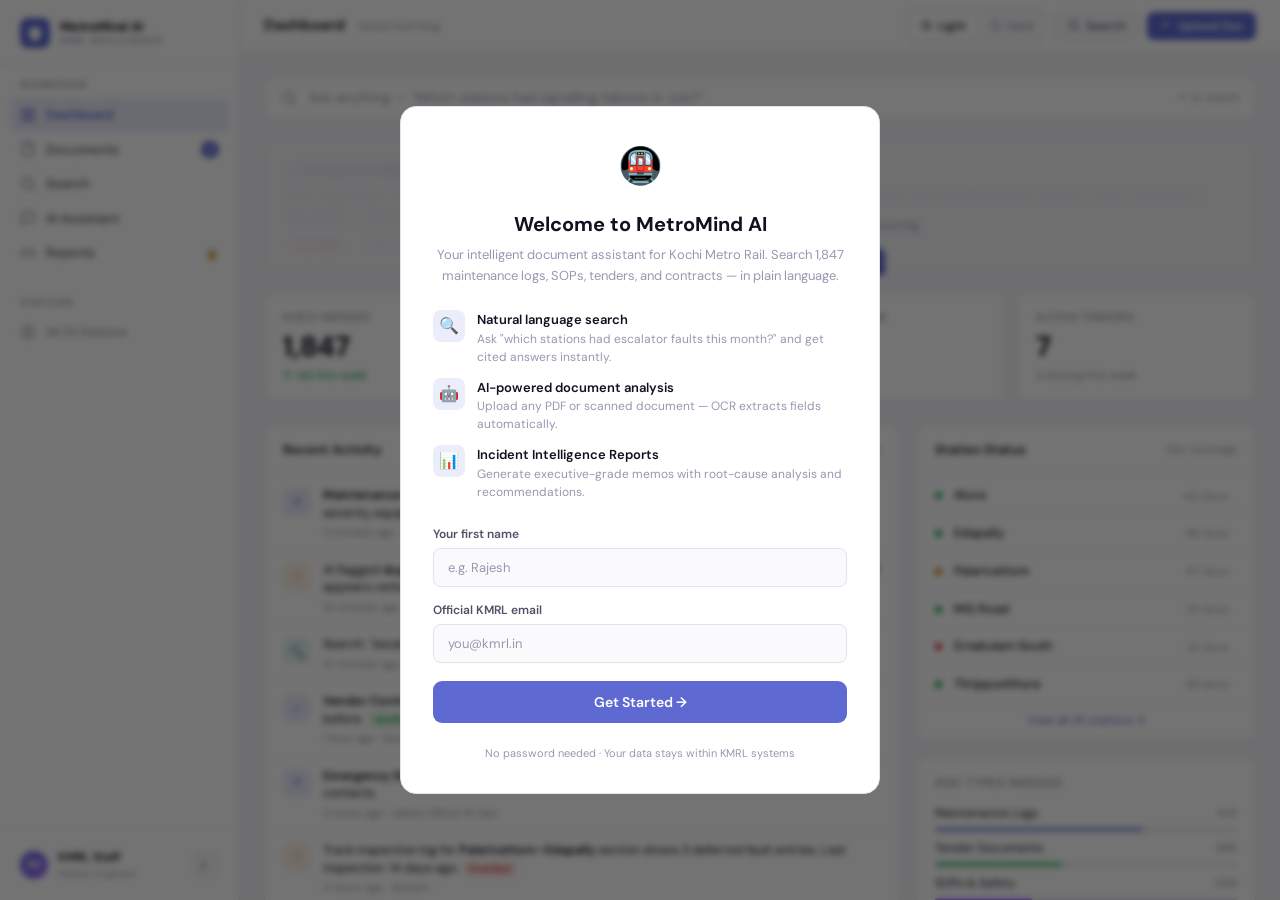
==== commit bca79464: "Merge improve/theme-toggle: prominent theme switcher for gov officials Co-Authored-By: Claude Sonnet" ====
--- a/docs/index.html
+++ b/docs/index.html
@@ -73,6 +73,11 @@
 .user-role{font-size:10px;color:var(--muted);}
 .theme-btn{width:26px;height:26px;border-radius:6px;background:var(--card);border:1px solid var(--border);display:flex;align-items:center;justify-content:center;color:var(--text-2);font-size:14px;transition:background .12s;}
 .theme-btn:hover{background:var(--border);}
+/* ── theme toggle pill (topbar) ── */
+.theme-toggle{display:flex;align-items:center;gap:0;background:var(--card);border:1px solid var(--border);border-radius:8px;overflow:hidden;flex-shrink:0;}
+.theme-opt{display:flex;align-items:center;gap:5px;padding:6px 11px;font-size:12px;font-weight:500;color:var(--muted);cursor:pointer;transition:all .15s;user-select:none;border:none;background:none;}
+.theme-opt svg{width:13px;height:13px;flex-shrink:0;}
+.theme-opt.t-active{background:var(--surface);color:var(--text);box-shadow:0 1px 3px rgba(0,0,0,.08);border-radius:7px;margin:2px;}
 
 /* ── main ── */
 .main{flex:1;display:flex;flex-direction:column;overflow:hidden;min-width:0;}
@@ -606,7 +611,7 @@
           <div class="user-name" id="sidebarName">KMRL Staff</div>
           <div class="user-role" id="sidebarRole">Station Engineer</div>
         </div>
-        <button class="theme-btn" onclick="toggleTheme()" title="Toggle theme">☾</button>
+        <button class="theme-btn" id="sidebarThemeBtn" onclick="toggleTheme()" title="Toggle theme">☾</button>
       </div>
     </div>
   </nav>
@@ -618,6 +623,17 @@
       <span class="topbar-sub" id="topbarSub">Good morning</span>
       <div class="topbar-right">
         <span class="pro-badge" id="proBadge" style="display:none">PRO TRIAL</span>
+        <!-- Theme toggle pill -->
+        <div class="theme-toggle" id="themePill">
+          <button class="theme-opt t-active" id="tOptLight" onclick="applyTheme('light')" title="Light mode">
+            <svg viewBox="0 0 24 24" fill="none" stroke="currentColor" stroke-width="2"><circle cx="12" cy="12" r="5"/><line x1="12" y1="1" x2="12" y2="3"/><line x1="12" y1="21" x2="12" y2="23"/><line x1="4.22" y1="4.22" x2="5.64" y2="5.64"/><line x1="18.36" y1="18.36" x2="19.78" y2="19.78"/><line x1="1" y1="12" x2="3" y2="12"/><line x1="21" y1="12" x2="23" y2="12"/><line x1="4.22" y1="19.78" x2="5.64" y2="18.36"/><line x1="18.36" y1="5.64" x2="19.78" y2="4.22"/></svg>
+            Light
+          </button>
+          <button class="theme-opt" id="tOptDark" onclick="applyTheme('dark')" title="Dark mode">
+            <svg viewBox="0 0 24 24" fill="none" stroke="currentColor" stroke-width="2"><path d="M21 12.79A9 9 0 1111.21 3 7 7 0 0021 12.79z"/></svg>
+            Dark
+          </button>
+        </div>
         <button class="ghost-btn" onclick="switchView('search',document.querySelector('[data-view=search]'))">
           <svg viewBox="0 0 24 24" fill="none" stroke="currentColor" stroke-width="2" style="width:13px;height:13px"><circle cx="11" cy="11" r="8"/><line x1="21" y1="21" x2="16.65" y2="16.65"/></svg>
           Search
@@ -906,16 +922,26 @@
 function applyTheme(t) {
   document.documentElement.setAttribute('data-theme', t);
   try { localStorage.setItem('mm-theme', t); } catch(e){}
+  // sync topbar pill
+  const lBtn = document.getElementById('tOptLight');
+  const dBtn = document.getElementById('tOptDark');
+  if (lBtn && dBtn) {
+    lBtn.classList.toggle('t-active', t === 'light');
+    dBtn.classList.toggle('t-active', t === 'dark');
+  }
+  // sync sidebar moon/sun icon
+  const sBtn = document.getElementById('sidebarThemeBtn');
+  if (sBtn) sBtn.textContent = t === 'dark' ? '☀' : '☾';
 }
 function toggleTheme() {
   const cur = document.documentElement.getAttribute('data-theme');
   applyTheme(cur === 'dark' ? 'light' : 'dark');
 }
+// default: light mode for government officials
 try {
   const saved = localStorage.getItem('mm-theme');
-  if (saved) applyTheme(saved);
-  else if (window.matchMedia('(prefers-color-scheme: dark)').matches) applyTheme('dark');
-} catch(e) { applyTheme('dark'); }
+  applyTheme(saved || 'light');
+} catch(e) { applyTheme('light'); }
 
 // ── navigation ──
 const titles = {
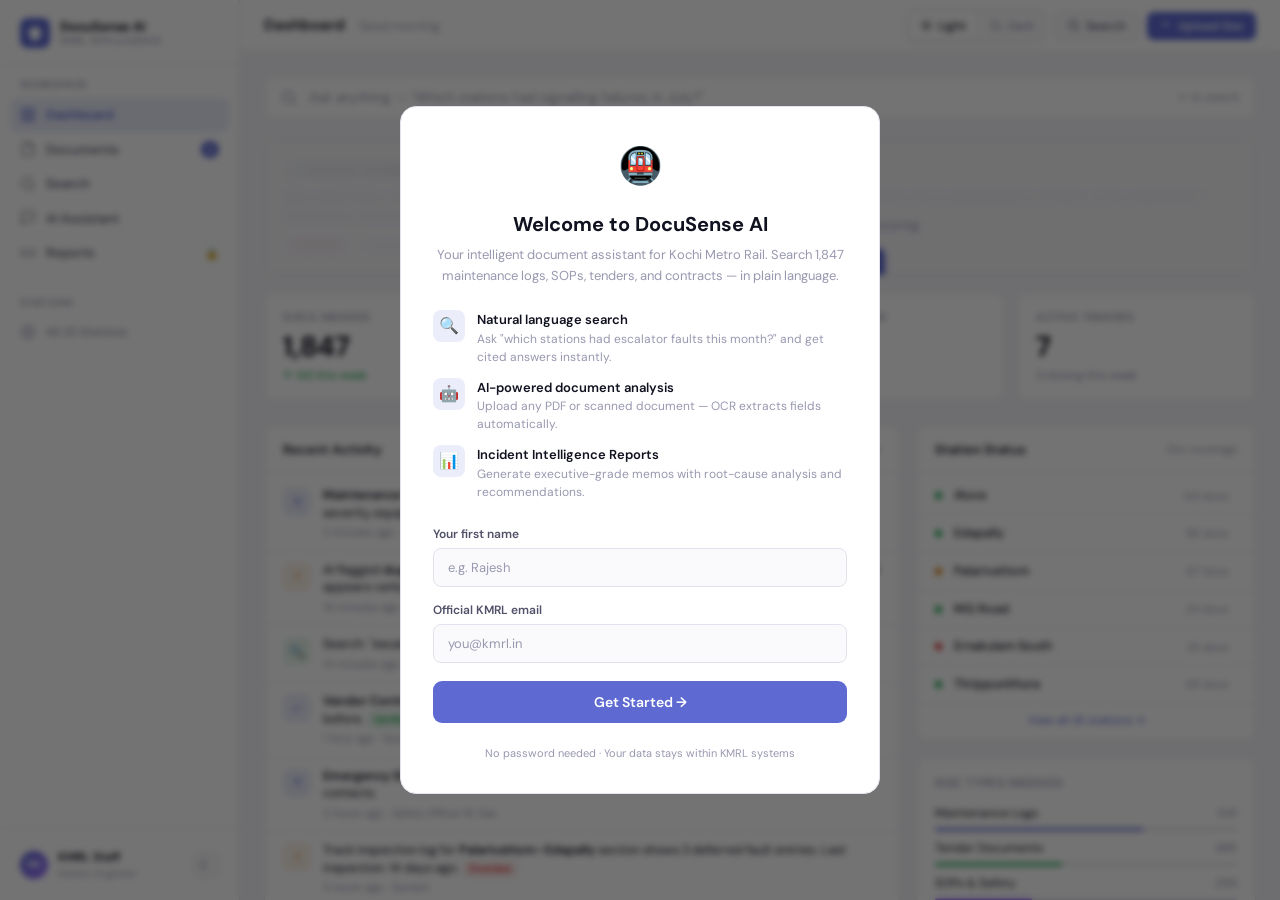
==== commit 77577cce: "refactor: rename product from MetroMind AI to DocuSense AI Updates all occurrences of "MetroMind AI"" ====
--- a/docs/index.html
+++ b/docs/index.html
@@ -3,7 +3,7 @@
 <head>
 <meta charset="UTF-8">
 <meta name="viewport" content="width=device-width, initial-scale=1">
-<title>MetroMind AI</title>
+<title>DocuSense AI</title>
 <link rel="stylesheet" href="https://fonts.googleapis.com/css2?family=DM+Sans:ital,opsz,wght@0,9..40,300;0,9..40,400;0,9..40,500;0,9..40,600;0,9..40,700;1,9..40,400&display=swap">
 <style>
 :root {
@@ -423,7 +423,7 @@
 <div class="modal-overlay" id="welcomeModal" style="display:none">
   <div class="modal">
     <div class="modal-icon">🚇</div>
-    <div class="modal-title">Welcome to MetroMind AI</div>
+    <div class="modal-title">Welcome to DocuSense AI</div>
     <div class="modal-sub">Your intelligent document assistant for Kochi Metro Rail. Search 1,847 maintenance logs, SOPs, tenders, and contracts — in plain language.</div>
     <div class="benefits">
       <div class="benefit">
@@ -568,7 +568,7 @@
         <svg viewBox="0 0 24 24"><path d="M12 2L3 7v5c0 5.5 3.8 10.7 9 12 5.2-1.3 9-6.5 9-12V7l-9-5z"/></svg>
       </div>
       <div class="logo-text">
-        <span class="logo-name">MetroMind AI</span>
+        <span class="logo-name">DocuSense AI</span>
         <span class="logo-sub">KMRL Intelligence</span>
       </div>
     </div>
@@ -781,7 +781,7 @@
               <div class="msg-avatar ai-av">M</div>
               <div>
                 <div class="msg-bubble">
-                  Hello <span id="chatGreetName">there</span> 👋 I'm MetroMind, your KMRL document assistant. I'm trained only on KMRL's own documents — maintenance logs, SOPs, tenders, vendor contracts, and inspection reports.<br><br>
+                  Hello <span id="chatGreetName">there</span> 👋 I'm DocuSense, your KMRL document assistant. I'm trained only on KMRL's own documents — maintenance logs, SOPs, tenders, vendor contracts, and inspection reports.<br><br>
                   Ask me anything: fault patterns, SOP clauses, tender conditions, or vendor details. I'll cite the exact document and page so you can verify every answer.
                   <div class="citation-chips">
                     <span class="citation"><svg viewBox="0 0 24 24"><path d="M14 2H6a2 2 0 00-2 2v16a2 2 0 002 2h12a2 2 0 002-2V8z"/><polyline points="14,2 14,8 20,8"/></svg>1,847 docs indexed</span>
@@ -848,7 +848,7 @@
             </button>
           </div>
           <div class="report-container" id="reportContent"></div>
-          <div class="report-footer">Generated by MetroMind AI for Kochi Metro Rail Limited · <span id="reportDate"></span> · Confidential — Internal Use Only</div>
+          <div class="report-footer">Generated by DocuSense AI for Kochi Metro Rail Limited · <span id="reportDate"></span> · Confidential — Internal Use Only</div>
         </div>
       </div>
 
@@ -1066,7 +1066,7 @@
     <div class="report-header-card">
       <div class="memo-meta">
         <div class="memo-meta-item"><div class="memo-meta-key">Report ID</div><div class="memo-meta-val">KMRL-IIR-2024-0047</div></div>
-        <div class="memo-meta-item"><div class="memo-meta-key">Prepared By</div><div class="memo-meta-val">MetroMind AI · ${mmUser?mmUser.name:'KMRL Staff'}</div></div>
+        <div class="memo-meta-item"><div class="memo-meta-key">Prepared By</div><div class="memo-meta-val">DocuSense AI · ${mmUser?mmUser.name:'KMRL Staff'}</div></div>
         <div class="memo-meta-item"><div class="memo-meta-key">Classification</div><div class="memo-meta-val" style="color:var(--danger);font-weight:700;">CONFIDENTIAL — INTERNAL</div></div>
         <div class="memo-meta-item"><div class="memo-meta-key">Date</div><div class="memo-meta-val">${new Date().toLocaleDateString('en-IN',{day:'numeric',month:'long',year:'numeric'})}</div></div>
       </div>
@@ -1111,7 +1111,7 @@
     <div class="memo-section">
       <div class="memo-section-title">3 · Document Sources Analysed</div>
       <div class="memo-body">
-        MetroMind AI cross-referenced <strong>7 KMRL documents</strong> for this report:
+        DocuSense AI cross-referenced <strong>7 KMRL documents</strong> for this report:
         <ul>
           <li>KMRL-ML-2024-2187 — Maintenance Log, Palarivattom HVAC &amp; Signalling (Aug 2024)</li>
           <li>KMRL-ML-2024-1998 — Maintenance Log, Aluva Track Circuit (Jul 2024)</li>
@@ -1297,12 +1297,12 @@
 
 // ── share (Step 5) ──
 function shareX() {
-  const text = encodeURIComponent('Incident Intelligence Report: Palarivattom Signalling Failures — 3 HIGH severity incidents in 90 days. Root cause: moisture ingress in relay room B. MetroMind AI generated a full executive memo with ₹11L remediation plan. #KMRL #MetroMindAI');
+  const text = encodeURIComponent('Incident Intelligence Report: Palarivattom Signalling Failures — 3 HIGH severity incidents in 90 days. Root cause: moisture ingress in relay room B. DocuSense AI generated a full executive memo with ₹11L remediation plan. #KMRL #DocuSenseAI');
   window.open('https://x.com/intent/post?text='+text,'_blank','noopener');
 }
 function shareEmail() {
-  const sub = encodeURIComponent('MetroMind AI Report: Palarivattom Signalling Incident Analysis');
-  const body = encodeURIComponent('Please find attached the Incident Intelligence Report for Palarivattom Signalling Failures (KMRL-IIR-2024-0047), generated by MetroMind AI.\n\nKey findings:\n- 3 HIGH severity signalling incidents in 90 days\n- Root cause: moisture ingress, relay room B\n- Recommended intervention: ₹11L (5:1 ROI)\n\nGenerated by MetroMind AI for Kochi Metro Rail Limited.');
+  const sub = encodeURIComponent('DocuSense AI Report: Palarivattom Signalling Incident Analysis');
+  const body = encodeURIComponent('Please find attached the Incident Intelligence Report for Palarivattom Signalling Failures (KMRL-IIR-2024-0047), generated by DocuSense AI.\n\nKey findings:\n- 3 HIGH severity signalling incidents in 90 days\n- Root cause: moisture ingress, relay room B\n- Recommended intervention: ₹11L (5:1 ROI)\n\nGenerated by DocuSense AI for Kochi Metro Rail Limited.');
   window.location.href = `mailto:?subject=${sub}&body=${body}`;
 }
 
